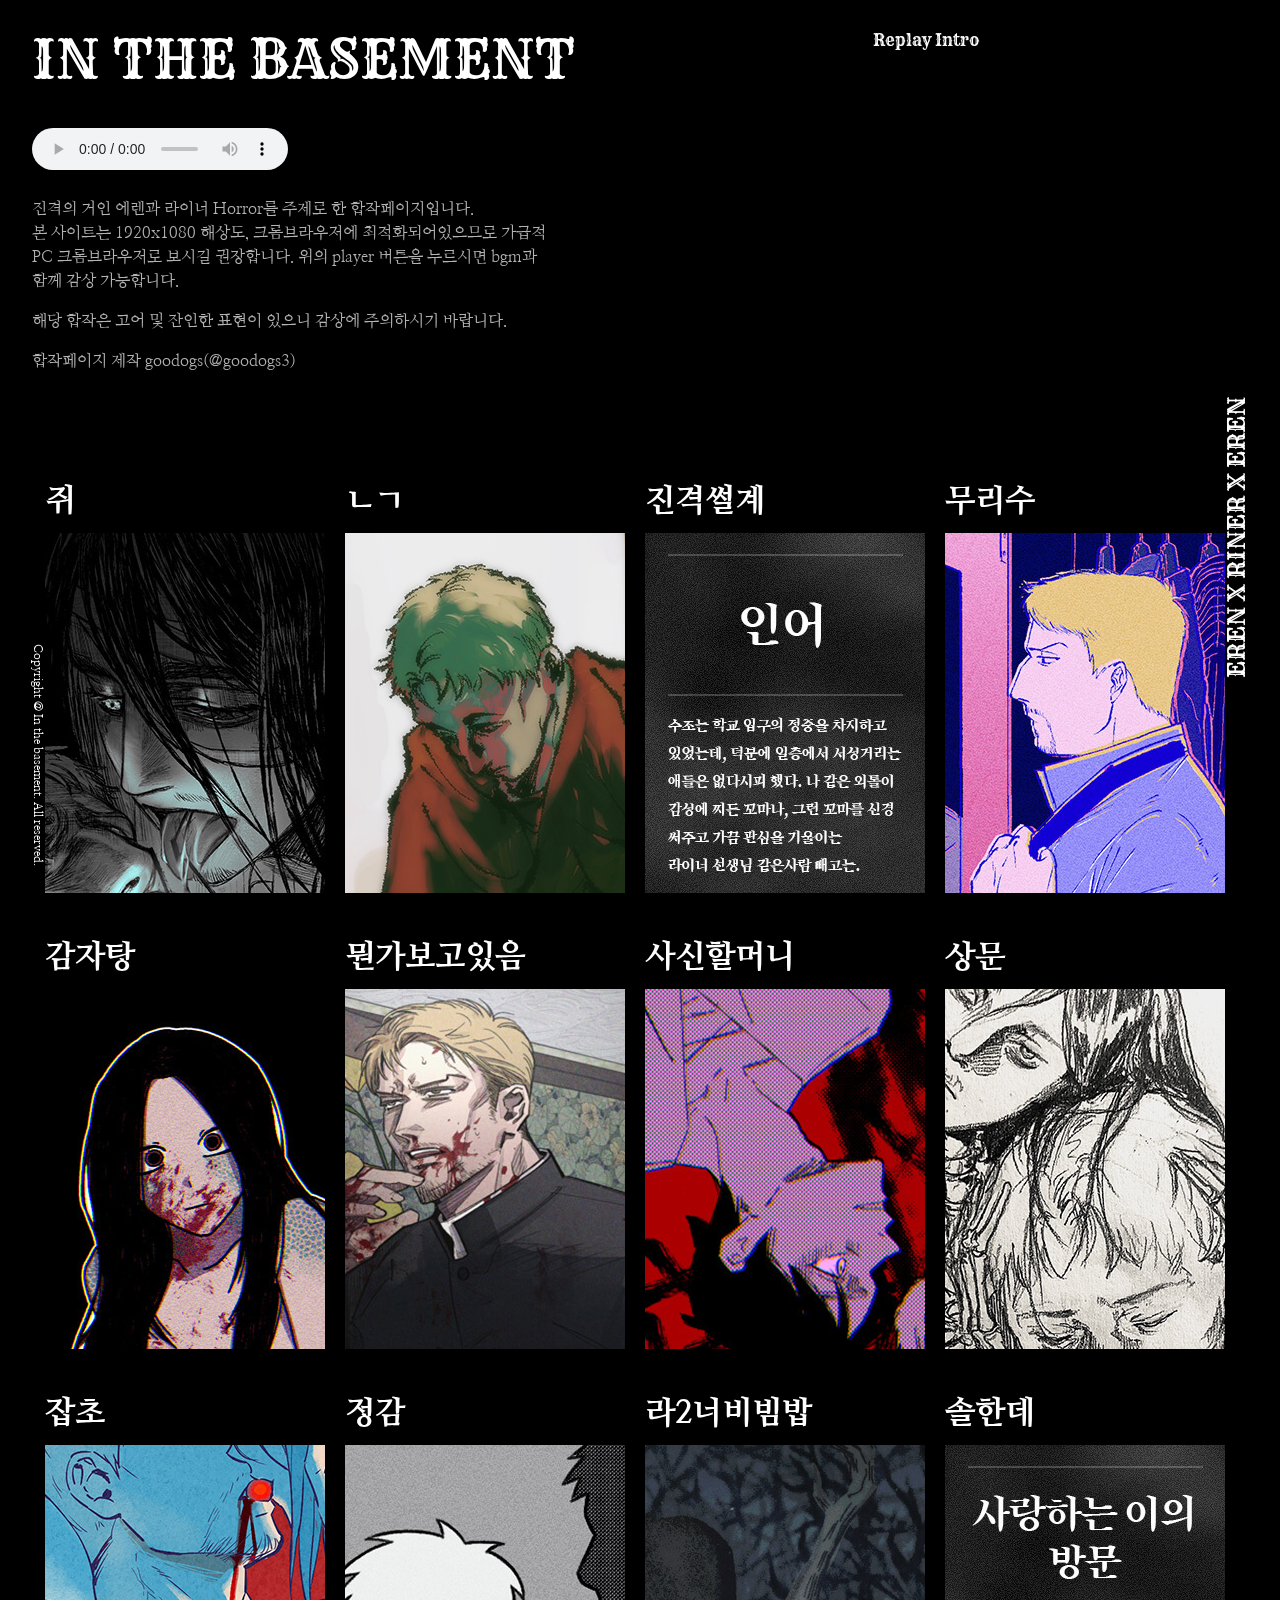
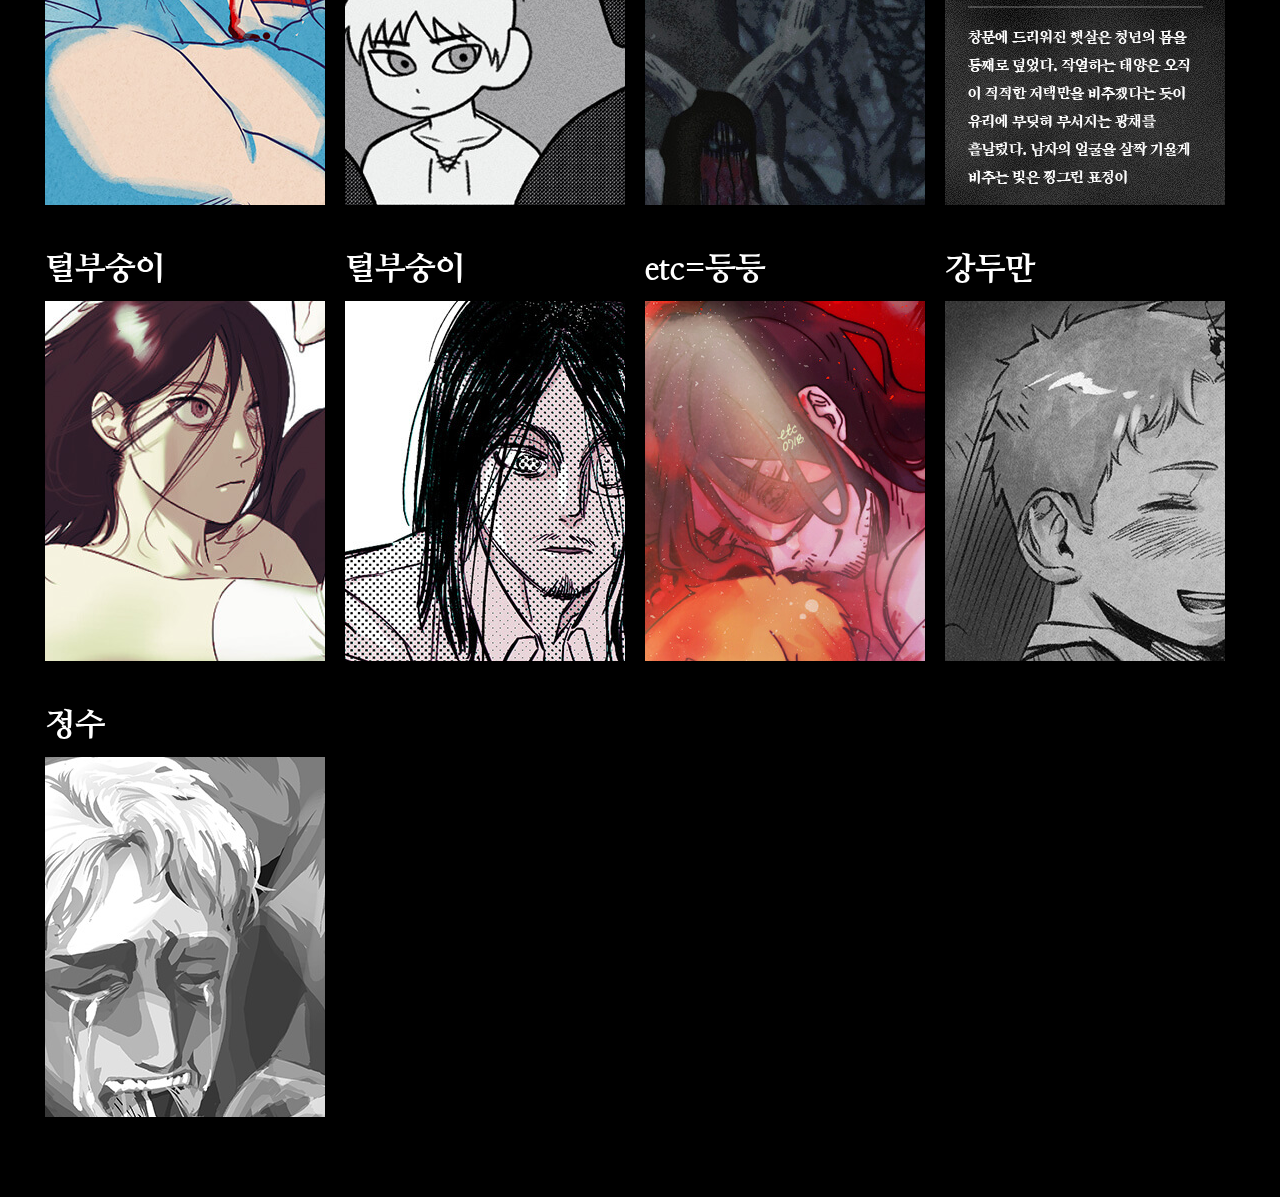
==== main.html @ 94f826ea "Update main.html" ====
<!DOCTYPE html>
<html lang="ko">
  <head>

    <meta charset="utf-8">
    <meta http-equiv="Cache-Control" content="no-cache" />
    <meta http-equiv="Expires" content="-1" />
    <meta http-equiv="Pragma" content="no-cache" />
    <meta name="viewport" content="width=device-width, initial-scale=1.0">

    <!-- SEO -->
    <title>IN THE BASEMENT / EREN X RINER X EREN 호러 합작</title>
    <link rel="canonical" href="https://in-the-basement.github.io/main.html">
    <meta name="description" content="진격의 거인 에렌 x 라이너 x 에렌 조합의 할로윈 기념 호러 합작입니다.">
    <meta property="og:locale" content="ko_KR">
    <meta property="og:type" content="website">
    <meta property="og:title" content="IN THE BASEMENT / EREN X RINER X EREN 호러 합작">
    <meta property="og:description" content="진격의 거인 에렌 x 라이너 x 에렌 조합의 할로윈 기념 호러 합작입니다.">
    <meta property="og:url" content="https://in-the-basement.github.io/main.html">
    <meta property="og:site_name" content="IN THE BASEMENT / EREN X RINER X EREN 호러 합작">

    <link href="main.css" rel="stylesheet" type="text/css" />
    <link href="reset.css" rel="stylesheet" type="text/css" />
    <link href="https://fonts.googleapis.com/css2?family=Rye&display=swap" rel="stylesheet">
    <link href="https://fonts.googleapis.com/css2?family=Nanum+Myeongjo:wght@400;700;800&display=swap" rel="stylesheet">
    <link href="https://fonts.googleapis.com/icon?family=Material+Icons" rel="stylesheet">
    <link rel="stylesheet" href="https://unpkg.com/aos@next/dist/aos.css" />
    
  </head>
  <body>

    <div class="video">
        <video loop autoplay muted>
            <source src="./video/bg.mp4" type="video/mp4">
        </video>
    </div>

    <header>
      <div class="nav" id="nav">
        <a class="title mx-auto" data-text="IN THE BASEMENT" href="#nav">IN THE BASEMENT</a>
        <a class="replay" href="index.html">Replay Intro <span class="material-icons" style="vertical-align: middle;">arrow_right</span></a>
      </div>
    </header>

    <div class="left_text">
      <p>Copyright @ In the basement. All reserved.</p>
    </div>

    <div class="right_text">
      <p>EREN X RINER X EREN</p>
    </div>

    <div data-aos="fade-up" data-aos-delay="50" class="description">
        <audio autoplay controls loop>
            <source src="./bgm/sci-Fi_2.mp3">
        </audio>
        <p style="margin-top: 24px;">진격의 거인 에렌과 라이너 Horror를 주제로 한 합작페이지입니다. <br>본 사이트는 1920x1080 해상도, 크롬브라우저에 최적화되어있으므로 가급적 PC 크롬브라우저로 보시길 권장합니다.
        위의 player 버튼을 누르시면 bgm과 함께 감상 가능합니다.</p>
        <p>해당 합작은 고어 및 잔인한 표현이 있으니 감상에 주의하시기 바랍니다.</p>
        <p>합작페이지 제작 goodogs(@goodogs3)</p>
    </div>
 
    <div data-aos="fade-up" data-aos-delay="400" class="list">
      <!--1모달을 여는 클래스-->
      <div class="btn">
        <h1>쥐</h1>
        <div class="thum">
          <img src="./img/thum_01_mice.jpg" alt="쥐">
          <div class="thum_hover">
            <div class="txt">
              <h2>@RATsays_squeak</h2>
              <hr>
              <p>Illust</p>
            </div>
          </div>
        </div>
      </div>

      <!--2모달을 여는 클래스-->
      <div class="btn">
        <h1>ㄴㄱ</h1>
        <div class="thum">
          <img src="./img/thum_02_nugu.jpg" alt="ㄴㄱ">
          <div class="thum_hover">
            <div class="txt">
              <h2>@__nugi</h2>
              <hr>
              <p>Illust</p>
            </div>
          </div>
        </div>
      </div>

      <!--3모달을 여는 클래스-->
      <div class="btn">
        <h1>진격썰계</h1>
        <div class="thum">
          <img src="./img/thum_03_ssul.jpg" alt="진격썰계">
          <div class="thum_hover">
            <div class="txt">
              <h2>@henryssul_titan</h2>
              <hr>
              <p>Illust</p>
            </div>
          </div>
        </div>
      </div>

      <div class="btn">
        <h1>무리수</h1>
        <div class="thum">
          <img src="./img/thum_04_muleesu.jpg" alt="무리수">
          <div class="thum_hover">
            <div class="txt">
              <h2>@muleesoo</h2>
              <hr>
              <p>Illust</p>
            </div>
          </div>
        </div>
      </div>

      <div class="btn">
        <h1>감자탕</h1>
        <div class="thum">
          <img src="./img/thum_05_gamja.jpg" alt="감자탕">
          <div class="thum_hover">
            <div class="txt">
              <h2>@eating_potato</h2>
              <hr>
              <p>Illust</p>
            </div>
          </div>
        </div>
      </div>

      <div class="btn">
        <h1>뭔가보고있음</h1>
        <div class="thum">
          <img src="./img/thum_06_mb.jpg" alt="뭔가보고있음">
          <div class="thum_hover">
            <div class="txt">
              <h2>@IRz122</h2>
              <hr>
              <p>Illust</p>
            </div>
          </div>
        </div>
      </div>

      <div class="btn">
        <h1>사신할머니</h1>
        <div class="thum">
          <img src="./img/thum_07_sasin.jpg" alt="사신할머니">
          <div class="thum_hover">
            <div class="txt">
              <h2>@Levizuzgasum</h2>
              <hr>
              <p>Illust</p>
            </div>
          </div>
        </div>
      </div>

      <div class="btn">
        <h1>상문</h1>
        <div class="thum">
          <img src="./img/thum_08_sangmoon.jpg" alt="상문">
          <div class="thum_hover">
            <div class="txt">
              <h2>@kill_the_planet</h2>
              <hr>
              <p>Illust</p>
            </div>
          </div>
        </div>
      </div>

      <div class="btn">
        <h1>잡초</h1>
        <div class="thum">
          <img src="./img/thum_09_weed.jpg" alt="잡초">
          <div class="thum_hover">
            <div class="txt">
              <h2>@weedt_t</h2>
              <hr>
              <p>Illust</p>
            </div>
          </div>
        </div>
      </div>

      <div class="btn">
        <h1>정감</h1>
        <div class="thum">
          <img src="./img/thum_10_jungam.jpg" alt="정감">
          <div class="thum_hover">
            <div class="txt">
              <h2>@junggam24</h2>
              <hr>
              <p>Illust</p>
            </div>
          </div>
        </div>
      </div>

      <div class="btn">
        <h1>라2너비빔밥</h1>
        <div class="thum">
          <img src="./img/thum_11_ra2ner.jpg" alt="라2너비빔밥">
          <div class="thum_hover">
            <div class="txt">
              <h2>@asshurt_9</h2>
              <hr>
              <p>Illust</p>
            </div>
          </div>
        </div>
      </div>

      <div class="btn">
        <h1>솔한데</h1>
        <div class="thum">
          <img src="./img/thum_12_sol.jpg" alt="솔한데">
          <div class="thum_hover">
            <div class="txt">
              <h2>@4dbmug2hmo9vsxe</h2>
              <hr>
              <p>Text</p>
            </div>
          </div>
        </div>
      </div>

      <div class="btn">
        <h1>털부숭이</h1>
        <div class="thum">
          <img src="./img/thum_13_hair.jpg" alt="털부숭이">
          <div class="thum_hover">
            <div class="txt">
              <h2>@busungmenhera</h2>
              <hr>
              <p>Illust</p>
            </div>
          </div>
        </div>
      </div>

      <div class="btn">
        <h1>털부숭이</h1>
        <div class="thum">
          <img src="./img/thum_14_hair.jpg" alt="털부숭이">
          <div class="thum_hover">
            <div class="txt">
              <h2>@busungmenhera</h2>
              <hr>
              <p>Illust</p>
            </div>
          </div>
        </div>
      </div>

      <div class="btn">
        <h1>etc=등등</h1>
        <div class="thum">
          <img src="./img/thum_15_ect.jpg" alt="etc">
          <div class="thum_hover">
            <div class="txt">
              <h2>@etc_0718</h2>
              <hr>
              <p>Illust</p>
            </div>
          </div>
        </div>
      </div>

      <div class="btn">
        <h1>강두만</h1>
        <div class="thum">
          <img src="./img/thum_16_dooman.jpg" alt="강두만">
          <div class="thum_hover">
            <div class="txt">
              <h2>@mxndooK</h2>
              <hr>
              <p>Illust</p>
            </div>
          </div>
        </div>
      </div>

      <div class="btn">
        <h1>정수</h1>
        <div class="thum">
          <img src="./img/thum_17_jungsu.jpg" alt="정수">
          <div class="thum_hover">
            <div class="txt">
              <h2>@EL_Kyojin001</h2>
              <hr>
              <p>Illust</p>
            </div>
          </div>
        </div>
      </div>

    </div>

      <!--모달1-->
      <div class="modal">
        <!--모달1내용-->
        <div class="modal-content">
          <span class="close"><span class="material-icons" style="vertical-align: middle;">arrow_left</span>back to list</span>
          <div class="info">
              <h1>쥐</h1>
              <p>@RATsays_squeak</p>
          </div>
          <div class="illust">
            <img src="./img/mm.png">
          </div>
        </div>
      </div>

      <!--모달2-->
      <div class="modal">
        <!--모달2내용-->
        <div class="modal-content">
          <span class="close"><span class="material-icons" style="vertical-align: middle;">arrow_left</span>back to list</span>
          <div class="info">
              <h1>ㄴㄱ</h1>
              <p>@__nugi</p>
          </div>
          <div class="illust">
            <img src="./img/nugu.jpg">
          </div>
        </div>
      </div>

      <!--모달3-->
      <div class="modal">
        <div class="modal-content">
          <span class="close"><span class="material-icons" style="vertical-align: middle;">arrow_left</span>back to list</span>
          <div class="info">
            <h1>진격썰계</h1>
            <p>@henryssul_titan</p>
          </div>
          <div class="text">
            <hr>
            <h1>인어</h1>
            <p>수조는 학교 입구의 정중앙을 차지하고 있었는데, 덕분에 일층에서 서성거리는 애들은 없다시피 했다. 나 같은 외톨이 감성에 찌든 꼬마나, 그런 꼬마를 신경 써주고 수조에도 가끔 관심을 기울이는 라이너 선생님 같은 사람 빼고는.</p>     
            <p>수조. 그건 거대한 흉물이었다. 우드는 그게 일층에 있는 이유는 딱 하나일거라고 했다. "예전에 사막에 있는 어떤 도시에 있는 화려한 건물에서, 오층인가에 위치하고 있던 중동식 목욕탕이 터져서, 거기 있던 사람들은 다 물에 빠져 죽었대. 사막의 한가운데에서 익사해서 죽은거지." 즉, 물의 무게 때문에 지탱하려는 의도라는 것이다. 조피아는 거기에 한술 더 떠서 얘기를 해줬다. "청소만 제대로 하면 꽤 멋질걸. 희귀한 물고기가 들어있는 모양이던데." 가비가 대답했다. "라이너가 학생일 때는 볼만했대."</p>
            <p>"그건 너무 옛날 아니냐?"</p>
            <p>가비가 키득거렸다.</p>
            <p>"4년 밖에 안 지났어."</p>
            <p>이끼가 가득 낀 것이 밖에서는 아무리 닦아도 깨끗해질 것 같지가 않았다. 유리창을 문질러 보았지만 먼지만이 쓸릴 뿐, 물 속의 거무스름한 때와 이끼들, 정체를 알 수 없는 부유물들은 사라지지를 않았다. 아마 물을 한번 싹 빼서 제대로 갈아줘야 하겠지. 조피아의 말대로 안에 희귀한 물고기가 살아있기는 할까? 싶어 눈을 찡그리고 안을 들여다보면, 조그마한 물고기떼들이 헤엄쳐 가는 것이 보이긴 했다. 이런 더러운 곳에서 잘도 살아남는다 싶었지만 그닥 귀하게 보이지는 않았다.</p>
            <p>학명과 물고기의 그림, 또 설명이 수조의 한 구석에 붙어 있기는 했지만 거기에 설명된 물고기들이 지금 수조 속을 떠돌고 있는 것들인지는 알 수 없었다. 소문으로는 아주 희귀한, 지금으로는 구할 수도 없는 것도 하나 들어 있다고는 했다. 이년 전에 급사한 이사장의 취미로 만들었다고 했나 뭐랬나. 희귀한 동물이라면 사족을 못 썼다던 그는 이사장실에 온갖 동물들의 박제와 학교 입구의 흉물스러운 수조를 남긴채, 어느날 밤 길거리를 걸어가다가 갑자기 푹 쓰러져 죽은채 발견되었다고 했다. 그의 입 안에는 수입 금지된 열대어가 박혀 있었다나.</p>
            <p>나는 그런 괴담을 믿지는 않았다. 하지만 그 수조에는 꽤 관심이 있었다. 가비에게는 비밀이었지만, 가비의 자랑인 라이너 선생님, 그러니까 라이너 선생님은 가비의 사촌오빠인데, 아무튼, 라이너 선생님이 수조의 유리에 대고 손가락으로 톡톡 두들기는 모습을 본 후로 말이다. 그리고 수조 안의 수초들이 일제히, 마치 안에서 거대한 고래라도 헤엄쳐 나오는 것처럼 술렁거리는 모습을 본 후로. 그 모습은 꼭 신호를 보내는 것 같았다. 그리고 우리는 딱 그날 모스 부호에 대해 배웠다. 톡, 톡, 톡, 톡. A, B, C, D, E, F, G… 다음날도 나는 우연히 수조 앞에 있는 라이너 선생님을 보았다. 톡. E. 톡. R. 톡. E. 톡. N. 에렌.</p>
            <p>에렌?</p>
            <p>라이너 선생님은 꼭 누군가를 부르고 있는 것 같았다.</p>
            <p>물론 그건 다 추측이었다. 그후로 한동안 비위가 상해가는 걸 무릅써가며, 점심시간마다 수조 앞에서 억지로 도시락을 먹거나, 쉬는 시간에도 수조를 들여다보는 등의 일을 해봤지만, 뭐 특별한 거라곤 하나도 없었다. “너 또 이상한 거에 꽂혔구나.” 하는 가비의 말과, 가비에게 뭔가 주워들은 게 분명한 라이너 선생님의 전담 코칭이 시작되었을 뿐이다.</p>
            <p>“요새 뭐 고민이라도 있니, 팔코?”</p>
            <p>그렇게 묻는 라이너 선생님의 앞에서 수조 앞에서 뭘하고 계셨나요, 하기에는, 그러니까… 나도 부끄러움을 알았다. 내 어이없는 상상은 라이너 선생님을 통해 가비에게 흘러갈테고, 가비는 입을 다물 줄을 모르니까 조피아와 우드에게도 바로 퍼져버리겠지. 그러면 우드는 ‘알아, 팔코. 그럴 때구나.’ 같은 소리를 할거고, 조피아는 모르는 척 피식거릴거고, 가비는 대놓고 날 비웃을 거다.</p>
            <p>“그냥, 저기 수조가 요새 궁금해서요. 뭐 아는 거라도 있으세요?”</p>
            <p>그래서 나는 빙 둘러서 묻는 걸 선택했다. 이 정도는 괜찮겠지. 라이너 선생님은 한동안 수조를 바라보다가, 뜬구름 잡는 소리를 했다.</p>
            <p>“물고기에도 영혼이 있다고 생각하니?”</p>
            <p>“네?”</p>
            <p>“아니, 흔히들 하는 얘기이니 말이다. 보통 사람들은 인간에게 영혼이 있다고 믿지. 어떤 동물 애호가들은, 동물에게도 영혼이 있다고 생각하더구나. 개, 고양이, 그런 것들 말이다. 그렇다면 팔코, 물고기에게도 영혼이 있을까? 물 속을 그냥 헤엄치고 다니는 비늘투성이 것들이, 생각은 할 줄 알까?”</p>
            <p>뭐라고 대답해야 할지 전혀 모르겠어서 가만히 있자, 라이너 선생님은 헛기침을 하고 자신이 아는 수조에 대한 이야기를 해주셨다. 별 거 없는 이야기였다. 라이너 선생님이 아직 학생이던 시절, 이사장의 강요로 수조를 설치하는 큰 공사가 있었고, 한동안은 꽤 아름답고 신비롭게 보였지만, 어느 날인가 학생의 자살이 일어났는데, 한쪽 손목이 없어져서 소란이 일었는데 수조 안에서 반짝이는 비늘의 희귀한 물고기들이 살을 다 뜯어먹어서 뼈밖에 남지 않은 손목이 발견되었고, 그후로 방치되다시피 했다는 거였다.</p>
            <p>“지금 저 놀리시는 거 아니죠?”</p>
            <p>“아니란다.”</p>
            <p>“터무니없는 얘기 같은데요.”</p>
            <p>“그러니까 잘 안 하는 얘기지. 학교 신문에도 실렸던 얘기니까, 궁금하면 찾아보렴.”</p>
            <p>참 이상하고, 어째 속는 것 같은 기분이었지만, 일단은 납득하는 수밖에 없었다. “그럼 저 수조는 왜 안 치우는 건가요?” “설치 공사는 쉬울지 몰라도 이걸 빼내는 건 어려울 거거든. 아직 저 안에 이 학교 건물보다 비싼 물고기가 살아있기도 하고…” 고개를 끄덕이고, 점심시간이 끝나는 종소리에 허겁지겁 뛰어가는 중에 뒤를 돌아보았을 때, 라이너 선생님은 또다시 수조를 보고 있었다. 라이너 선생님이 하얀 손을 들어 유리창을 네번 두들겼다. 뭐라고 하는지 알 것 같았다. 에 – 렌. 또 수초가 술렁거리고, 언뜻 수초들 사이로 검은색의 가느다란 머리카락들이 비친 것도 같았다.</p>
            <p>이상한 일이었다.</p>
          </div>
        </div>
      </div>

      <!--모달4-->
      <div class="modal">
        <!--모달4내용-->
        <div class="modal-content">
          <span class="close"><span class="material-icons" style="vertical-align: middle;">arrow_left</span>back to list</span>
          <div class="info">
              <h1>무리수</h1>
              <p>@muleesoo</p>
          </div>
          <div  class="illust">
            <img src="./img/muleesu.jpg">
          </div>
        </div>
      </div>

      <!--모달5-->
      <div class="modal">
        <!--모달5내용-->
        <div class="modal-content">
          <span class="close"><span class="material-icons" style="vertical-align: middle;">arrow_left</span>back to list</span>
          <div class="info">
              <h1>감자탕</h1>
              <p>@eating_potato</p>
          </div>
          <div  class="illust">
            <img src="./img/gamja.png">
          </div>
        </div>
      </div>

      <!--모달6-->
      <div class="modal">
        <!--모달6내용-->
        <div class="modal-content">
          <span class="close"><span class="material-icons" style="vertical-align: middle;">arrow_left</span>back to list</span>
          <div class="info">
              <h1>뭔가보고있음</h1>
              <p>@IRz122</p>
          </div>
          <div  class="illust">
            <img class="wide" src="./img/mb.jpg">
          </div>
        </div>
      </div>

      <!--모달7-->
      <div class="modal">
        <!--모달7내용-->
        <div class="modal-content">
          <span class="close"><span class="material-icons" style="vertical-align: middle;">arrow_left</span>back to list</span>
          <div class="info">
              <h1>사신할머니</h1>
              <p>@Levizuzgasum</p>
          </div>
          <div  class="illust">
            <img src="./img/sasin.jpg">
          </div>
        </div>
      </div>

      <!--모달8-->
      <div class="modal">
        <!--모달8내용-->
        <div class="modal-content">
          <span class="close"><span class="material-icons" style="vertical-align: middle;">arrow_left</span>back to list</span>
          <div class="info">
              <h1>상문</h1>
              <p>@kill_the_planet</p>
          </div>
          <div  class="illust">
            <img src="./img/sangmoon.jpg">
          </div>
        </div>
      </div>

      <!--모달9-->
      <div class="modal">
        <!--모달9내용-->
        <div class="modal-content">
          <span class="close"><span class="material-icons" style="vertical-align: middle;">arrow_left</span>back to list</span>
          <div class="info">
              <h1>잡초</h1>
              <p>@weedt_t</p>
          </div>
          <div  class="illust">
            <img src="./img/weed.jpg">
          </div>
        </div>
      </div>

      <!--모달10-->
      <div class="modal">
        <!--모달10내용-->
        <div class="modal-content">
          <span class="close"><span class="material-icons" style="vertical-align: middle;">arrow_left</span>back to list</span>
          <div class="info">
              <h1>정감</h1>
              <p>@junggam24</p>
          </div>
          <!-- Slideshow container -->
          <div class="slideshow-container">
          
            <!-- Full-width images with number and caption text -->
            <div class="mySlides1 fade">
              <p class="caption">1/2</p>
              <img src="./img/jung1.png" style="width:100%">
            </div>
          
            <div class="mySlides1 fade">
                <p class="caption">2/2</p>
              <img src="./img/jung2.png" style="width:100%">
            </div>
          
            <!-- Next and previous buttons -->
            <a class="prev" onclick="plusSlides(-1, 0)">&#10094;</a>
            <a class="next" onclick="plusSlides(1, 0)">&#10095;</a>
            
          </div>
        </div>
      </div>

      <!--모달11-->
      <div class="modal">
        <!--모달11내용-->
        <div class="modal-content">
          <span class="close"><span class="material-icons" style="vertical-align: middle;">arrow_left</span>back to list</span>
          <div class="info">
              <h1>라2비빔밥</h1>
              <p>@asshurt_9</p>
          </div>
          <div  class="illust">
            <img class="wide" src="./img/rinerbibim.jpg">
          </div>
        </div>
      </div>


      <!--모달12-->
      <div class="modal">
        <div class="modal-content">
          <span class="close"><span class="material-icons" style="vertical-align: middle;">arrow_left</span>back to list</span>
          <div class="info">
            <h1>솔한데</h1>
            <p>@4dbmug2hmo9vsxe</p>
          </div>
          <div class="text">
            <hr>
            <h1>사랑하는 이의 방문</h1>
            <p>창문에 드리워진 햇살은 청년의 몸을 통째로 덮었다. 작열하는 태양은 오직 이 적적한 저택만을 비추겠다는 듯이 유리에 부딪혀 부서지는 광채를 흩날렸다. 남자의 얼굴을 살짝 기울게 비추는 빛은 찡그린 표정이 파낸 안면의 굴곡에 회화와 같이 짙고 깊은 그림자를 빚어내었다. 청년은 갈곳 없는 고통으로 신음하고 있었고, 방 안의 공기는 보기에 떠다니는 먼지 하나 없이 청명하였으나 내용물은 끈적한 숨결로 뭉쳐있었다. 영원할 것만 같던 그 풍경에도 끝이 다다랐다. 라이너 브라운은 태양과의 접촉을 마쳤다.</p>
            <p>라이너와 팔코, 두 남자가 살아가는 이 저택은 한 가지 외에는 장점이 딱히 없었다. 집안 청소도 일주일 중 하루를 족히 쏟아부어야 한단 것은 수많은 단점들 중 하나일 따름이었다. 다만 지금 라이너가 절실히 체감하고 있는 것은 소리가 너무 잘들린다는 것이다. 라이너는 부유한 상인 집안이나 살 법한 이 넓은 공간에 오직 두 사람 분의 가재만이 있기 때문일지도 모른다고 생각했다. 또  저택 주위에 빽빽하고 조용한 밀밭만이 지평선을 채우고 있다는 점도 분명 기여할 것이다. 어떻게 보면 장점일지 모르지만, 지금처럼 집안이 떠나가라 전화기 소리가 울리고 있다면 말이 달라졌다. 전화벨이 사그라들자 라이너는 급히 방문을 열던 것을 멈추었다. 그리고 통 통 통 통 소리가 천장을 가로질러 지나갔다.</p>
            <p>“팔코, 무슨 전화길래 집에서 뛰어다니는거냐!”</p>
            <p>라이너는 쿡쿡 찌르는 듯한 관자놀이를 두툼한 엄지손가락으로 짓누르며 소리쳤다. 가운을 두른 거구가 잘게 떨렸다. 아무래도 몸 상태가 좋지 않았다. 아무리 휴일이라손 쳐도 해가 중천이 될 때까지 일어나지 못한 것은 책임감 있는 그에게 드문 일이었다. 일어나서 방문을 나서는 지금까지도 시야가 흐릿해서 눈살을 찌푸리고 있다. 날씨가 추웠는가, 꿈자리가 사나웠나…… 그의 상념은 반향처럼 돌아온 팔코의 대답에 자리를 비켜주었다.</p>
            <p>“오늘은 가비가 온다고 했잖아요, 시간이 얼마 남지 않았어요. 설마 하룻밤새 까먹은거에요?”</p>
            <p>아, 맞다. 고통으로 흐려진 뇌리를 헤치고 어제의 일이 기억났다. 갑작스레 연락이 와서는 우리 집에 찾아오겠다고 했었지. 지금도 손님맞이 준비로 바쁘게 뛰어다니고 있는 저 꼬맹이는 어제도 그저 좋아라 했지만 그는 입장이 달랐다. 아직 어린 학생인 가비가 이 먼 곳까지 오려면 분명 보호자를 동행할테니까. 한때 그의 보호자이기도 했던 이, 카리나. 팔코를 데리고 분가한지 몇 년이나 되었지만 그녀의 압박감은 고대의 동상처럼 도통 바래지지 않았다. 사실 아들에게 그 연약한 자아를 기대는 카리나가 어떻게 라이너의 독립을 허용했는지 라이너는 기억도 나지 않았다, 기억해내고 싶지도 않지만. 하여튼 전화가 왔다는 것은 도착이 얼마 남지 않았다는 뜻일테다. 라이너는 어디론가 도망치고 싶은 기분이 들었지만 이런 교외에선 허황된 꿈이었다.</p>
            <p>“팔코, 지금 좀 피곤하구나. 미안하지만 대접 준비를 맡겨도 되겠니? 나는 잠시 쉬고 있을테니 일행이 집에 도착하면 그때 깨워주렴. 고맙다.”</p>
            <p>“괜찮아요! 아까부터 차려서 거의 끝났거든요. 밤에도 앓는 소리 들려서 걱정했어요…… 푹 쉬어요!”</p>
            <p>다행이다. 다행일까. 라이너는 휘청이며 계단을 내려갔다. 아직도 눈은 잘 보이지 않았지만 그의 침실은 멀리 있지 않았다. 그는 부채를 잠시 뒤로 넘겨둔 기분을 느끼며 눈을 감았다. </p>
            <p>체감으론 순간이었다. 멀리서 담소를 나누는 소리가 들렸다. 장롱에 한번, 침상 모서리에 한번 부딪히고 나서야 침실을 나설 수 있었다. 어쩐지 응접실로 가는 복도도 너무 길다고 생각했다. 응접실, 그가 이 저택에 들어오고 한달이 지난 이후로는 거의 써본 적이 없었다. 그는 언제나 과거에서 도망치고 싶어했다. 의무에서 풀려난 이후로는 동료와 인척들도 잘 만나지 않은 것도 그런 이유였다. 그런데 팔코를 이 집에 데려오겠다고 한건 무슨 이유였을까. 저도 모르는 적적함이 있었던걸까. 팔코는 응접실의 먼지를 떨고 다과를 준비했을 것이다. 이 집에서 손님이 아닌 주인 노릇을 해본건 처음이었을 텐데, 조금 걱정이 든다. 라이너는 이대로 복도를 계속, 계속 걷고 싶었다. 소리가 들리지 않도록 조심하며 숨을 서너번 크게 들이쉬고 방문을 열었다.</p>
            <p>방에 들어서자 재잘재잘 떠들던 소리가 그쳤다. 금빛 머리와 흑발의 시선이 그에게 향했다. 왜 두 사람만 앉아있지? 의문이 들었지만 자리에 앉으며 먼저 인사를 건넸다.</p>
            <p>“아아……. 몇 년 만인지 모르겠네. 만나서 반갑구나. 그런데 카리나 씨는 같이 오지 않았니?”</p>
            <p>“이 근방 풍광이 참 멋지더라구요. 시월인데도 황금빛으로 빛나는 밀밭이 참 예쁘다면서 잠시 둘러보고 오신다셨어요.”</p>
            <p>응접실의 창은 서편을 바라보고 있었다. 바람이 차가워질 계절이기에 그리 늦지 않은 시간임에도 방에 들어오는 햇빛은 진한 붉은빛을 머금었다. 라이너는 옆얼굴로 빛을 받는 그녀를 보며 얼굴이 스스로 타오르고 있다고 느꼈다. 그는 시선을 돌리고 과거의 기억을 떠올렸다. 전사대에 들어가기도 전인 어린 아이였을 때, 카리나는 어떤 주사를 맞히기 위해 레벨리오 구에서 가장 큰 병원으로 향했다. 그녀도 헛된 꿈을 버리지 못했던 시절이었는지 그녀는 그를 병원에 두고 남편을 만나러 떠났다. 어린이들에게 주사는 낙원 다음으로 무서운 것이었고 그도 예외가 아니었다. 그가 혼자서 주사실 문을 열기까지는 아주 길고 어려운 결정이 필요했다. 부모의 손을 잡은 아이 여럿이 그를 스쳐지나간 후에야 마음을 굳게 먹고 방문을 열었다. 하지만 주사기 액을 넣고 촉을 불에 달구는 잡다한 과정을 거쳐야 했고, 그만큼 길어진 시간은 기껏 다져놓은 의지를 더 큰 두려움으로 바꿔놓았다.</p>
            <p>팔코 이외의 사람과 긴 대화를 나눈 것 또한 오래 전이라 부를 시간이었다. 전사로 살아가던 시절, 병사로 살아가던 시절의 의무와 장점 따위를 전부 잃어버렸기에 불안감을 숨기는 정도의 간단한 일도 해내지 못했다. 파라디에서는 어떻게 지냈는지, 요즘 생활은 어떤지 일반적이라고 부를 만한 활동이었지만 일렁이는 시야와 심란함 탓에 그의 미간에는 소리없는 축객령처럼 골이 깊게 파여 있었고 원탁에 둘러앉은 팔코만이 좌불안석이었다. </p>
            <p>가비는 파라디에 간 적도 마레인 남자친구를 사귄 적도 없다는 걸 언제쯤 귀뜸해주어야 하나, 요 어제오늘 아파하시더니 머리에 열이 오르셨나 고민하며 팔코는 눈을 데굴데굴 굴리고만 있었다. 그 때 아랫층에서부터 끼익 하는 소리가 방으로 울려퍼졌다.</p>
            <p>“카리나 씨가 오셨나봐요! 제가 내려가서 모시고 올게요.”</p>
            <p>팔코는 반색하며 말했다. 이 자리에서 뜨기 만을 기다렸다는 눈치다. 하지만 먼저 그녀가 일어났다,</p>
            <p>“제가 모시고 올게요. 이렇게 대접 받고 자리 보전하는 것도 손님의 예의가 아니죠. 그리고 라이너 씨도……” </p>
            <p>그녀는 그렇게 말하며 살포시 웃어보였다. 잘 보이지는 않았지만 라이너도 마주 웃었다. 뒷말은 삼켰지만 카리나와 라이너의 관계라는 건 그녀가 모를 수가 없었다. 타박 타박 발걸음 소리를 남기며 응접실을 나섰다.</p>
            <p>“라이너, 오늘 진짜 왜 그래요?”</p>
            <p>의자 뒤로 등을 넘긴 팔코의 첫 말이다. 숨막히던 분위기가 떠나가자 입이 트였다. 오늘따라 어디 아프냐는 둥 제발 딴 사람하고 헷갈리지 말라는둥 쉼 없이 쏟아지는 잔소리를 덜 자란 소년의 입으로 듣자니 정신이 붕 뜨는 것 같았다. 같이 산지 몇 년은 되었지만 그는 잔소리를 대개 하는 입장이었지 듣는 입장이 아니었다. 라이너는 대강 미안하다는 말을 남기고 한숨을 푸욱 내쉬었다. 방 안에 잠시 정적이 맴돌았고 방문이 열렸다.</p>
            <p>라이너는 화들짝 놀라 자세를 고쳐 앉았다. 하지만 열린 문으로 들어온 인영은 하나였다.</p>
            <p> </p>
            <p>“카리나는 어디에 계시니?”</p>
            <p>“…………”</p>
            <p>“아직 올라오고 계시니?”</p>
            <p>“…………”</p>
            <p>“아참, 아까는 미안했다. 너무 오랜만이라 말실수를 다 하는구나. 거기서 사샤가 생각날건 또 뭐람…”</p>
            <p>“…………”</p>
            <p>“어머니는 어디 계시니?”</p>
            <p>그녀는 뭉근하게 웃는다. 라이너는 다시 눈을 찡그리고, 풀고 눈을 뜨고, 감아 더 잘 보려는 듯이.</p>
            <p>“당신은 언제나 틀리지 않아요. 당신은 모르겠지만.”</p>
            <p>“가비야, 나는 카리나 씨가 지금 어디 계신지 물었다.”</p>
            <p>“당신은 세상 사람들이 흐리게 보는 것을 똑똑히 보는 자요, 내가 그렇게 했으니까.”</p>
            <p>“………………”</p>
            <p>라이너는 숨을 쉬지 않는다.</p>
            <p>“왜 당신 앞에 서 있는 어머니를 알지 못합니까? 나는 당신의 어머니요. 모든 에르디아인의 어머니요. 모든 에르디아인의 자식이요. 처음은 아니되 마지막에 온 에르디아인입니다.”</p>
            <p>라이너는 생각한다. 세상의 종말, 레벨리오, 사랑과 가정, 시조가 거하는 모래밭, 배신과 죽음, 사랑, 사랑, 사랑, 사랑이 충만한 곳이 천국이요, 천국은 황금 대문이 60규빗이라, 팔코, 가비, 사샤, 마르셀, 카리나, 죽음, 저택과 밀밭, 전화기, 동거, 집안의 일을 맡아 하는 자, 배신, 시조, 안개와 고통, 영생과 불멸, 카리나와 에르디아인, 영혼, 저주, 해, 달, 주, 높은 곳에 임하소서, 전사대의 의무, 유미르, 나는 왜 살아있지?</p>
            <p>에렌이 여기 있을리가 없다. 하이얀 뼈가 드러난 심해의 생물은 가장 높은 산의 가장 높은 봉우리에 올라 태양의 자리로 떠나갔다.</p>
            <p>“몇 년 만이지, 라이너? 네가 나와 함께 살지 않겠다고 떠나간 게. 잘 살고 있던 것 같아 참 기뻐.”</p>
            <p>라이너는 생각한다. 시조는 모든 에르디아인을 비추는 해다. 모든 생물은 태양의 은혜 아래 빚어졌으니 곧 태양과 다름 없다. 태양은 에르디아인이고 에르디아인을 축복하는 에르디아인이다.</p>
            <p>“밀밭이 아름답다고 한건 빈 말이 아니야, 너와 나의 사랑이 있는 곳이기에 그런게 아닐까?”</p>
            <p>라이너는 눈을 감는다. 그는 저택에서 살았다. 언제부터? 왜? </p>
            <p>그는 이 밀밭이 벽과 같다고 느낀다.</p>
          </div>
        </div>
      </div>

      <!--모달13-->
      <div class="modal">
        <!--모달13내용-->
        <div class="modal-content">
          <span class="close"><span class="material-icons" style="vertical-align: middle;">arrow_left</span>back to list</span>
          <div class="info">
              <h1>털부숭이</h1>
              <p>@busungmenhera</p>
          </div>
          <div  class="illust">
            <img src="./img/hair.png">
          </div>
        </div>
      </div>

      <!--모달14-->
      <div class="modal">
        <!--모달14내용-->
        <div class="modal-content">
          <span class="close"><span class="material-icons" style="vertical-align: middle;">arrow_left</span>back to list</span>
          <div class="info">
              <h1>털부숭이</h1>
              <p>@busungmenhera</p>
          </div>
          <!-- Slideshow container -->
          <div class="slideshow-container">
          
            <!-- Full-width images with number and caption text -->
            <div class="mySlides2 fade">
              <p class="caption">1/2</p>
              <img src="./img/hair1.png" style="width:100%">
            </div>
          
            <div class="mySlides2 fade">
              <p class="caption">2/2</p>
              <img src="./img/hair2.png" style="width:100%">
            </div>

            <!-- Next and previous buttons -->
            <a class="prev" onclick="plusSlides(-1, 1)">&#10094;</a>
            <a class="next" onclick="plusSlides(1, 1)">&#10095;</a>
          
          </div>
        </div>
      </div>

      <!--모달15-->
      <div class="modal">
        <!--모달15내용-->
        <div class="modal-content">
          <span class="close"><span class="material-icons" style="vertical-align: middle;">arrow_left</span>back to list</span>
          <div class="info">
              <h1>etc=등등</h1>
              <p>@etc_0718</p>
          </div>
          <div  class="illust">
            <img src="./img/etc.jpg">
          </div>
        </div>
      </div>

      <!--모달16-->
      <div class="modal">
        <!--모달16내용-->
        <div class="modal-content">
          <span class="close"><span class="material-icons" style="vertical-align: middle;">arrow_left</span>back to list</span>
          <div class="info">
              <h1>강두만</h1>
              <p>@mxndooK</p>
          </div>
          <div class="illust">
            <img class="wide" src="./img/dooman.jpg">
          </div>
        </div>
      </div>

      <!--모달17-->
      <div class="modal">
        <!--모달17내용-->
        <div class="modal-content">
          <span class="close"><span class="material-icons" style="vertical-align: middle;">arrow_left</span>back to list</span>
          <div class="info">
              <h1>정수</h1>
              <p>@EL_Kyojin001</p>
          </div>
          <div  class="illust">
            <img src="./img/jungsu.png">
          </div>
        </div>
      </div>

      

    <script src="./modal.js"></script>
    <script src="./slide.js"></script>
    <script src="https://unpkg.com/aos@next/dist/aos.js"></script>
    <script>
      AOS.init({
        delay: 50, // values from 0 to 3000, with step 50ms
        duration: 1000, // values from 0 to 3000, with step 50ms
      });
    </script>
    

  </body>
</html>
---- main.css ----
/*main*/

body {
    background: #000;
}


a {
    cursor: pointer;
    color: white;
}

video {
  object-fit: cover;
  width: 100vw;
  height: 100vh;
  position: fixed;
  top: 0;
  left: 0;
}

audio {
    max-width: 256px;
    height: 42px;
}

.nav {
    position: relative;
    height: 100%;
    padding: 2rem;
    align-items: center;
    justify-content: center;
    font-family: 'Rye', cursive;
    color: white;
    z-index: 1;
  }

.title {
    float: left;
    position: fixed;
    font-size: 54px;
    width: 800px;
}

.mx-auto {
    margin: auto;
}

.title:before {
    content: attr(data-text);
    position: absolute;
    left: 2px;
    text-shadow: 1px 0 #4e73df;
    top: 0;
    color: #5a5c69;
    background: #f8f9fc;
    overflow: hidden;
    clip: rect(0,900px,0,0);
    animation: noise-anim-2 3s infinite linear alternate-reverse;
}
.title:after {
    content: attr(data-text);
    position: absolute;
    left: 4px;
    text-shadow: -1px 0 #e74a3b;
    top: 0;
    color: #fff;
    background: #000;
    overflow: hidden;
    clip: rect(0,900px,0,0);
    animation: noise-anim 2s infinite linear alternate-reverse;
}
.text-gray-800 {
    color: #fff!important;
}
.mb-5, .my-5 {
    margin-bottom: 3rem!important;
}
.lead {
    font-size: 1.25rem;
    font-weight: 300;
}
@-webkit-keyframes noise-anim{
  0%{clip:rect(89px,9999px,100px,0)}
  5%{clip:rect(4px,9999px,62px,0)}
  10%{clip:rect(43px,9999px,16px,0)}
  15%{clip:rect(2px,9999px,58px,0)}
  20%{clip:rect(12px,9999px,6px,0)}
  25%{clip:rect(89px,9999px,25px,0)}
  30%{clip:rect(15px,9999px,38px,0)}
  35%{clip:rect(57px,9999px,77px,0)}
  40%{clip:rect(24px,9999px,72px,0)}
  45%{clip:rect(81px,9999px,3px,0)}
  50%{clip:rect(93px,9999px,26px,0)}
  55%{clip:rect(68px,9999px,85px,0)}
  60%{clip:rect(43px,9999px,28px,0)}
  65%{clip:rect(44px,9999px,11px,0)}
  70%{clip:rect(17px,9999px,33px,0)}
  75%{clip:rect(74px,9999px,66px,0)}
  80%{clip:rect(74px,9999px,4px,0)}
  85%{clip:rect(82px,9999px,31px,0)}
  90%{clip:rect(83px,9999px,78px,0)}
  95%{clip:rect(23px,9999px,57px,0)}
  100%{clip:rect(72px,9999px,8px,0)}
}

@keyframes noise-anim{
  0%{clip:rect(89px,9999px,100px,0)}
  5%{clip:rect(4px,9999px,62px,0)}
  10%{clip:rect(43px,9999px,16px,0)}
  15%{clip:rect(2px,9999px,68px,0)}
  20%{clip:rect(12px,9999px,6px,0)}
  25%{clip:rect(89px,9999px,25px,0)}
  30%{clip:rect(15px,9999px,38px,0)}
  35%{clip:rect(57px,9999px,77px,0)}
  40%{clip:rect(24px,9999px,72px,0)}
  45%{clip:rect(81px,9999px,3px,0)}
  50%{clip:rect(93px,9999px,26px,0)}
  55%{clip:rect(68px,9999px,85px,0)}
  60%{clip:rect(43px,9999px,28px,0)}
  65%{clip:rect(44px,9999px,11px,0)}
  70%{clip:rect(17px,9999px,33px,0)}
  75%{clip:rect(74px,9999px,66px,0)}
  80%{clip:rect(80px,9999px,4px,0)}
  85%{clip:rect(62px,9999px,31px,0)}
  90%{clip:rect(73px,9999px,78px,0)}
  95%{clip:rect(23px,9999px,57px,0)}
  100%{clip:rect(82px,9999px,8px,0)}
}

.replay {
    right: 0;
    margin-right: 2rem;
    position: fixed;
}

.replay:hover{
    border-bottom: #fff solid 2px;
    transition-duration: 0.5s;
}


.left_text {
    position: fixed;
    display: inline-block;
    margin-left: 2rem;
    bottom: 16rem;
    color: white;
    font-family: 'Nanum Myeongjo', serif;
    font-size: 12px;
    transform: rotate(90deg);
    transform-origin: bottom left;
}

.right_text {
    position: fixed;
    width: 100vh;
    text-align: center;
    margin-right: 2rem;
    color: white;
    font-family: 'Rye', cursive !important;
    font-size: 24px;
    transform: rotate(270deg);
    transform-origin: right bottom;
    right: 0;
}

.description {
    position: relative;
    padding: 4rem 2rem;
    max-width: 600px;
}

.description p{
    font-family: 'Nanum Myeongjo', serif;
    font-size: 16px;
    line-height: 24px;
    color: white;
    opacity: 70%; 
    word-break: keep-all;
    margin-bottom: 16px;
}


.list {
    position: relative;
    margin: 0 auto;
    max-width: 1270px;
    padding: 2rem;
}

.btn {
    width: 20%;
    min-width: 280px;
    margin: 0 8px;
    position: relative;
    display: inline-block;
}

.thum {
    display: inline-block;
    position: relative;
    margin-bottom: 48px;
    height: 360px;
}

.thum>img {
    width: 100%;
}

.btn .thum_hover {
    color: white;
    height: 360px;
    background-color: rgb(0, 0, 0, 0.7);
    position: absolute;
    top: 0;
    width: 100%;
    text-align: center;
    opacity: 0;
}

.thum_hover .txt {
    overflow: hidden;
    position: relative;
    top: 43%;
}

h1 {
    font-family: 'Nanum Myeongjo', serif !important;
    font-weight: 800 !important;
    font-size: 32px !important;
    color: white;
    margin-bottom: 16px !important;
}

h2 {
    font-family: 'Nanum Myeongjo', serif !important;
    font-weight: 800 !important;
    font-size: 24px !important;
    color: white;
}

hr {
    width: 30px;
    border: 1px solid white;
    margin: 16px auto;
    opacity: 30%;
}

.type {
    font-family: 'Nanum Myeongjo', serif;
    font-size: 16px;
    color: white;
    margin: 8px;
}

.thum > img:hover {
    opacity: 0;
    -webkit-filter: grayscale(100%);
    filter: grayscale(100%);
}

.thum_hover:hover {
    opacity: 100%;
    -webkit-transition: opacity 0.5s;
    transition: opacity 0.5s;
}


/*illust, text*/

.modal {
    display: none;
    position: fixed;
    z-index: 1;
    left: 0;
    top: 0;
    width: 100%;
    height: 100%;
    background-color: rgba(0,0,0,0.95); /* Black w/ opacity */
    overflow: auto;
    text-align: center;
}

.modal-content {
    padding:2rem 2rem 4rem 2rem;
}

.info {
    text-align: center;
    color: white;
    margin-bottom: 32px;
}

.illust img{
    max-width: 900px;
    display: inline-block;
    width: 80%;
}

.wide {
    max-width: 1400px !important;
}

.close {
    margin-left: 2rem;
    font-family: 'Rye', cursive;
    position: fixed;
    font-size: 16px;
    display: inline-block;
    left: 0;
    color: white;
}

.close:hover{
    border-bottom: #fff solid 2px;
    transition-duration: 0.5s;
}

.modal-content hr {
    width: 100%;
    margin-bottom: 4rem;
}

.modal-content .text {
    max-width: 1000px;
    margin: 0 auto;
    background: rgb(0, 0, 0, 0.9);
    padding: 2rem;
    position: relative;
}

.text>p {
    font-family: 'Nanum Myeongjo', serif;
    font-size: 18px;
    line-height: 36px;
    color: white;
    font-weight: bold;
    text-align: left;
    margin: 32px 0;
    word-break: keep-all;
}

* {box-sizing:border-box}

/* Slideshow container */
.slideshow-container {
  max-width: 800px;
  position: relative;
  margin: auto;
}

/* Hide the images by default */
.mySlides {
  display: none;
}

/* Next & previous buttons */
.prev, .next {
  cursor: pointer;
  position: fixed;
  top: 50%;
  width: auto;
  padding: 2rem;
  color: white;
  font-weight: bold;
  font-size: 32px;
  transition: 0.6s ease;
  border-radius: 0 3px 3px 0;
  user-select: none;
}

.prev {
    left:0;
}

.next {
    right: 0;
}

.caption {
    font-size: 16px;
    color: #fff;
    position: relative;
    margin-bottom: 8px;
}

/* Position the "next button" to the right */
.next {
  right: 0;
  border-radius: 3px 0 0 3px;
}

/* On hover, add a black background color with a little bit see-through */
.prev:hover, .next:hover {
  background-color: rgba(0,0,0,0.8);
}

/* Caption text */
.text {
  color: #f2f2f2;
  font-size: 15px;
  padding: 8px 12px;
  position: absolute;
  bottom: 8px;
  width: 100%;
  text-align: center;
}

/* Number text (1/3 etc) */
.numbertext {
  color: #f2f2f2;
  font-size: 12px;
  padding: 8px 12px;
  position: absolute;
  top: 0;
}

/* The dots/bullets/indicators */
.dot {
  cursor: pointer;
  height: 12px;
  width: 12px;
  margin: 0 2px;
  background-color: #757575;
  border-radius: 50%;
  display: inline-block;
  transition: background-color 0.6s ease;
}

.active, .dot:hover {
  background-color: #fff;
}

/* Fading animation */
.fade {
  -webkit-animation-name: fade;
  -webkit-animation-duration: 1.5s;
  animation-name: fade;
  animation-duration: 1.5s;
}

@-webkit-keyframes fade {
  from {opacity: .4}
  to {opacity: 1}
}

@keyframes fade {
  from {opacity: .4}
  to {opacity: 1}
}



@media only screen and (max-width: 1260px){

    .list {
        text-align: center;
    }

}

@media only screen and (max-width: 1024px){

    .title {
        float: none;
        position: fixed;
        font-size: 42px;
        width: 800px;
    }

    .left_text,
    .right_text {
        visibility: hidden;
    }

}

@media only screen and (max-width: 600px){

    .video {
        visibility: hidden;
    }

    .title {
        float: none;
        position: relative;
        font-size: 42px;
        width: 100%;
        display: block;
    }

    .replay {
        float: none;
        position: relative;
        margin-top: 24px;
        display: inline-block;
    }

    .description {
        padding: 0rem 2rem;
    }

    .info {
        text-align: left;
        color: white;
        margin-bottom: 32px;
        margin-top: 42px;
    }


    .modal-content .text {
        padding: 0;
    }

    .text>p {
        font-size: 16px;
    }

    .illust>img {
        width: 100%;
    }

    .prev, .next {
        padding: 1rem;
        color: white;
        font-size: 24px;
    }

    .close {
        margin-left: 1.6rem;
    }

}
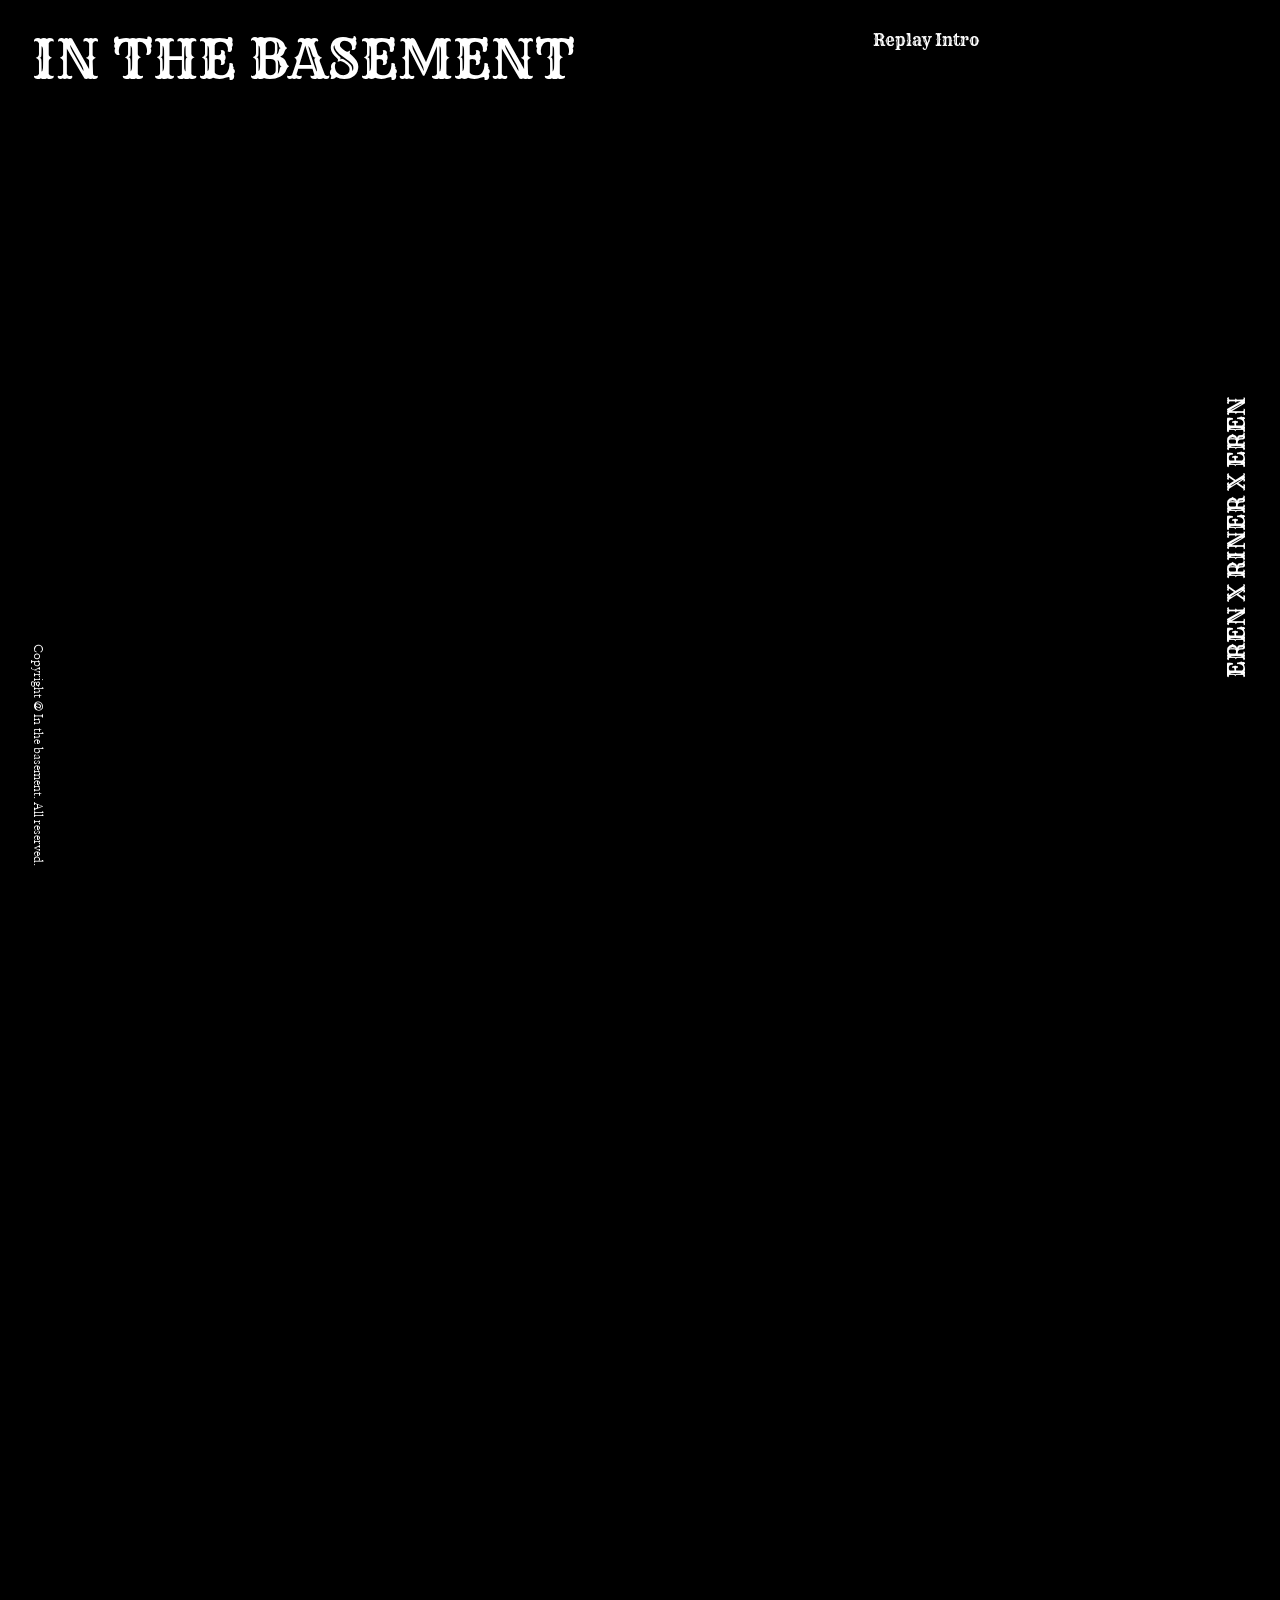
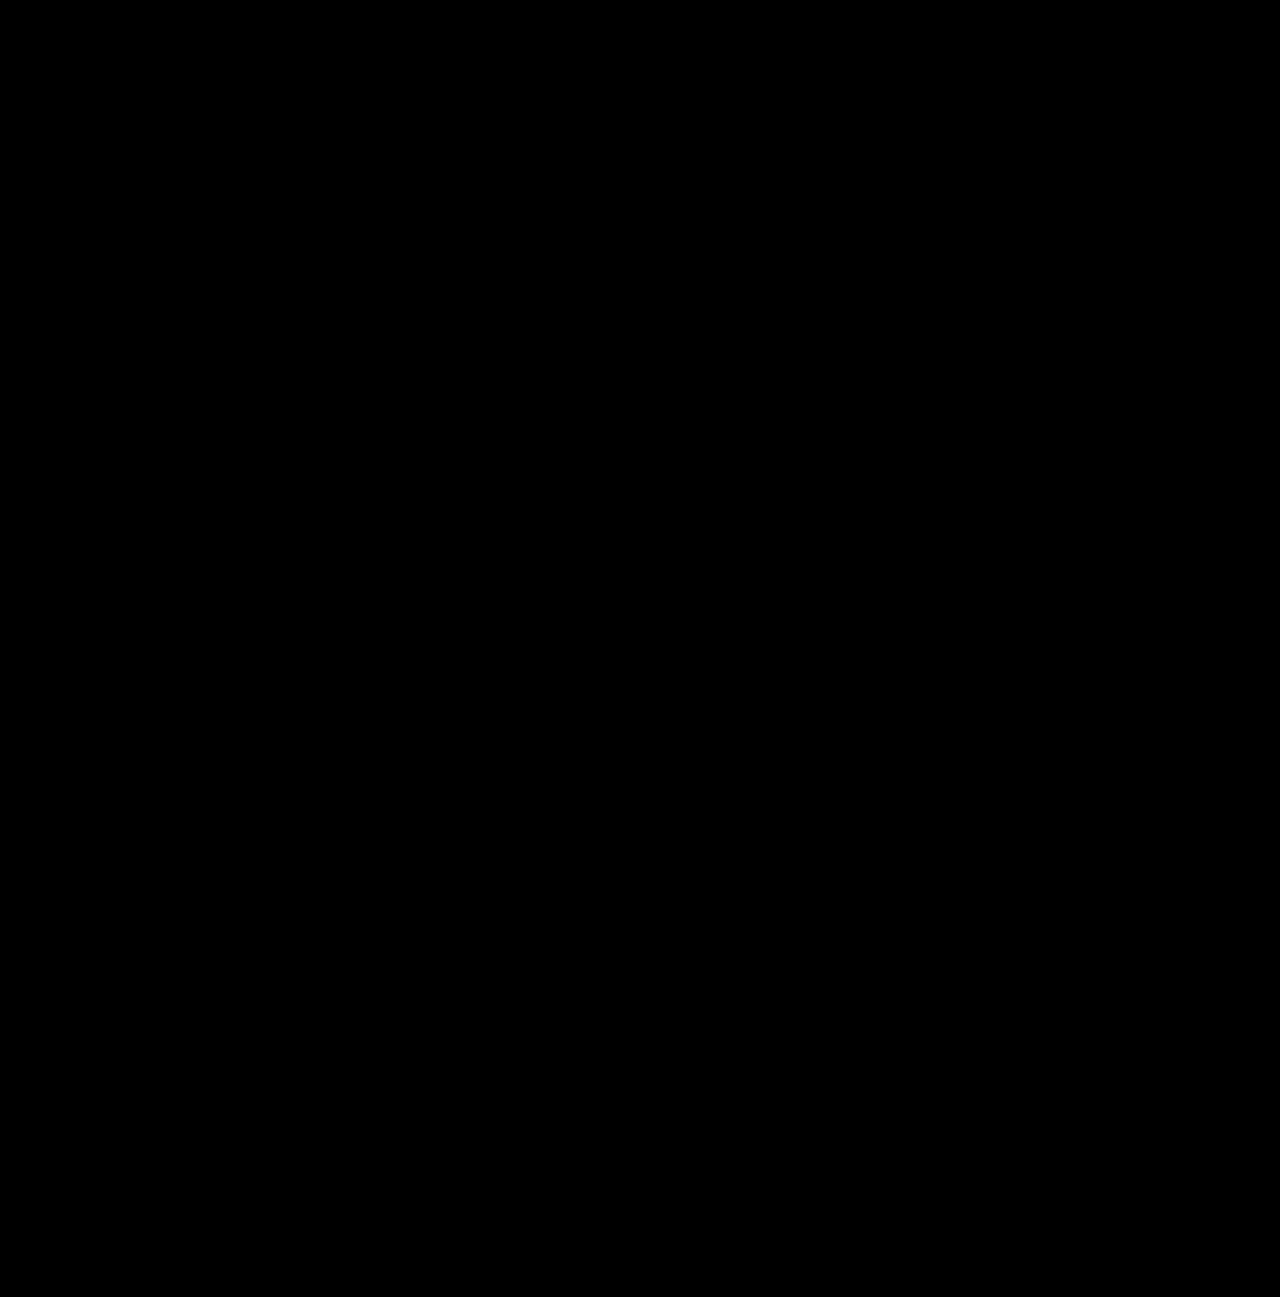
==== commit 69d3a81e: "Update main.html" ====
--- a/main.html
+++ b/main.html
@@ -667,12 +667,12 @@
     <script src="./modal.js"></script>
     <script src="./slide.js"></script>
     <script src="https://unpkg.com/aos@next/dist/aos.js"></script>
-    <script>
+    <!-- <script>
       AOS.init({
         delay: 50, // values from 0 to 3000, with step 50ms
         duration: 1000, // values from 0 to 3000, with step 50ms
       });
-    </script>
+    </script> -->
     
 
   </body>
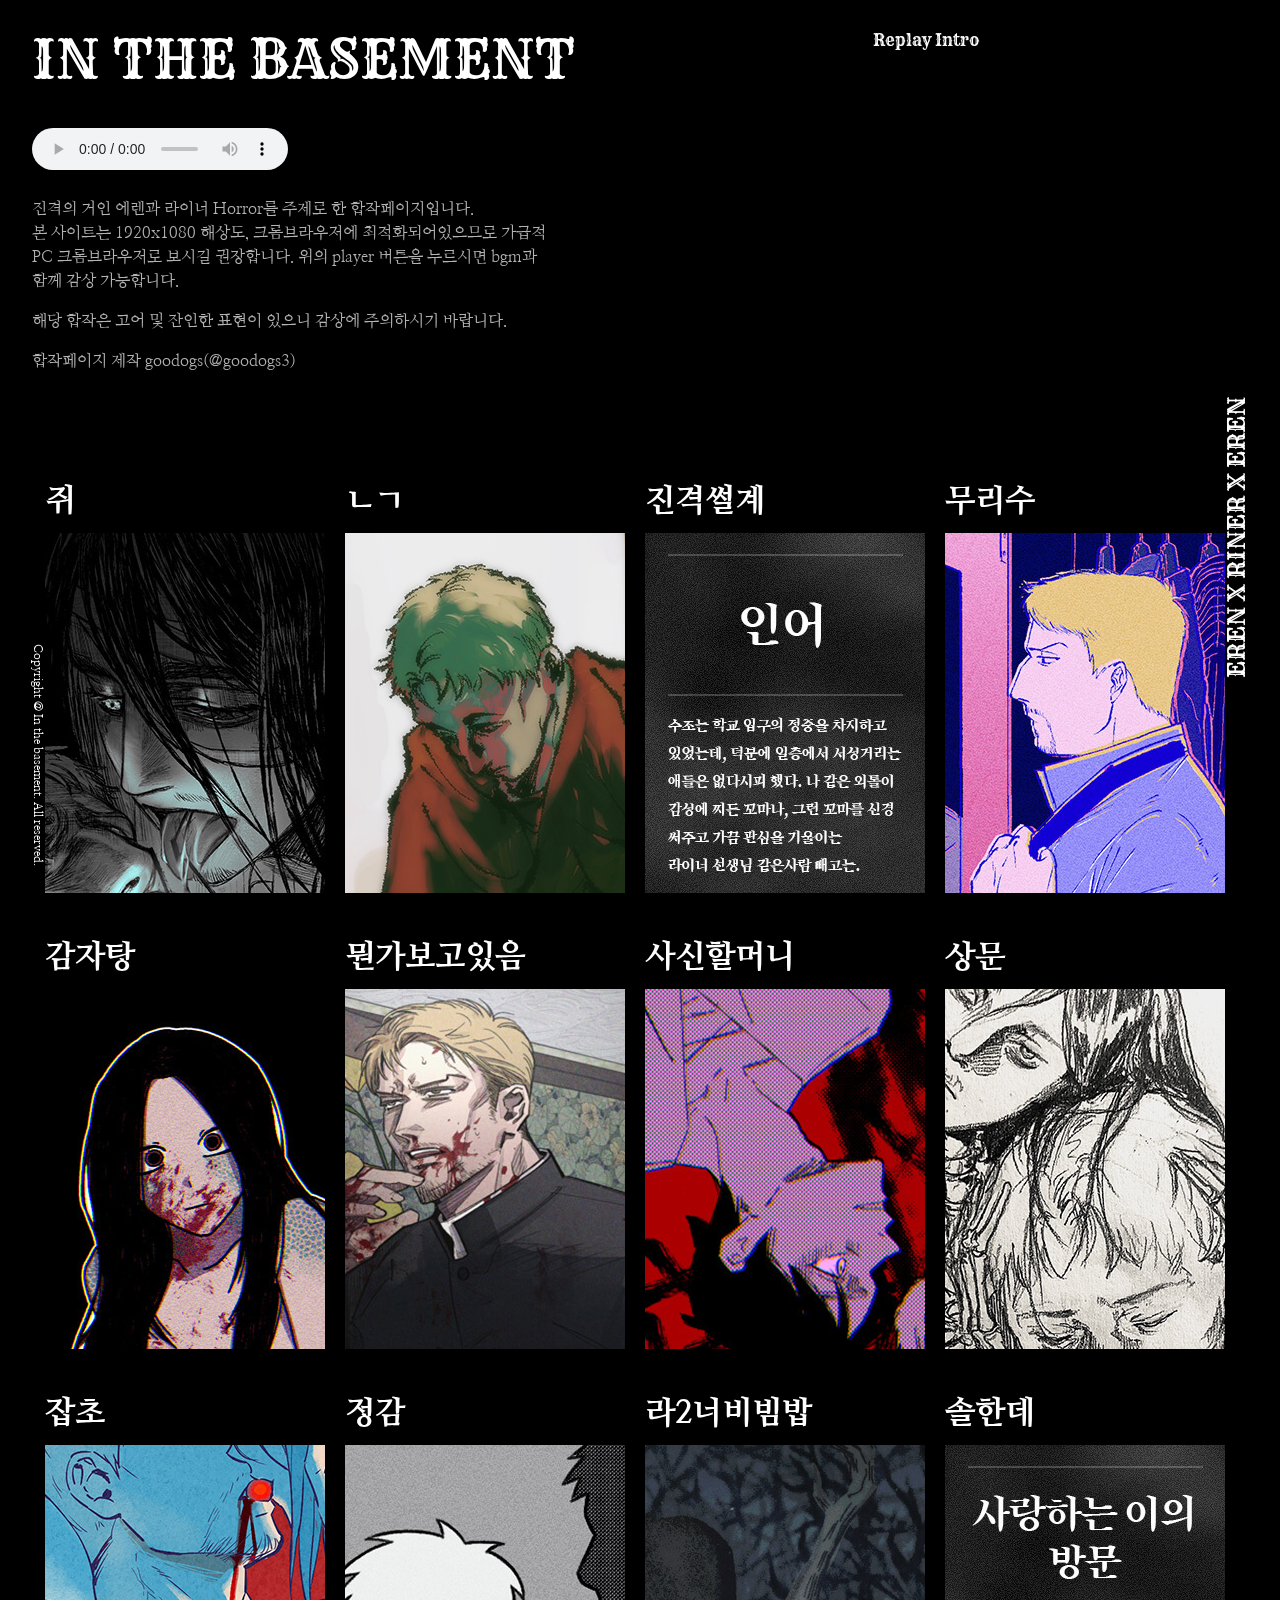
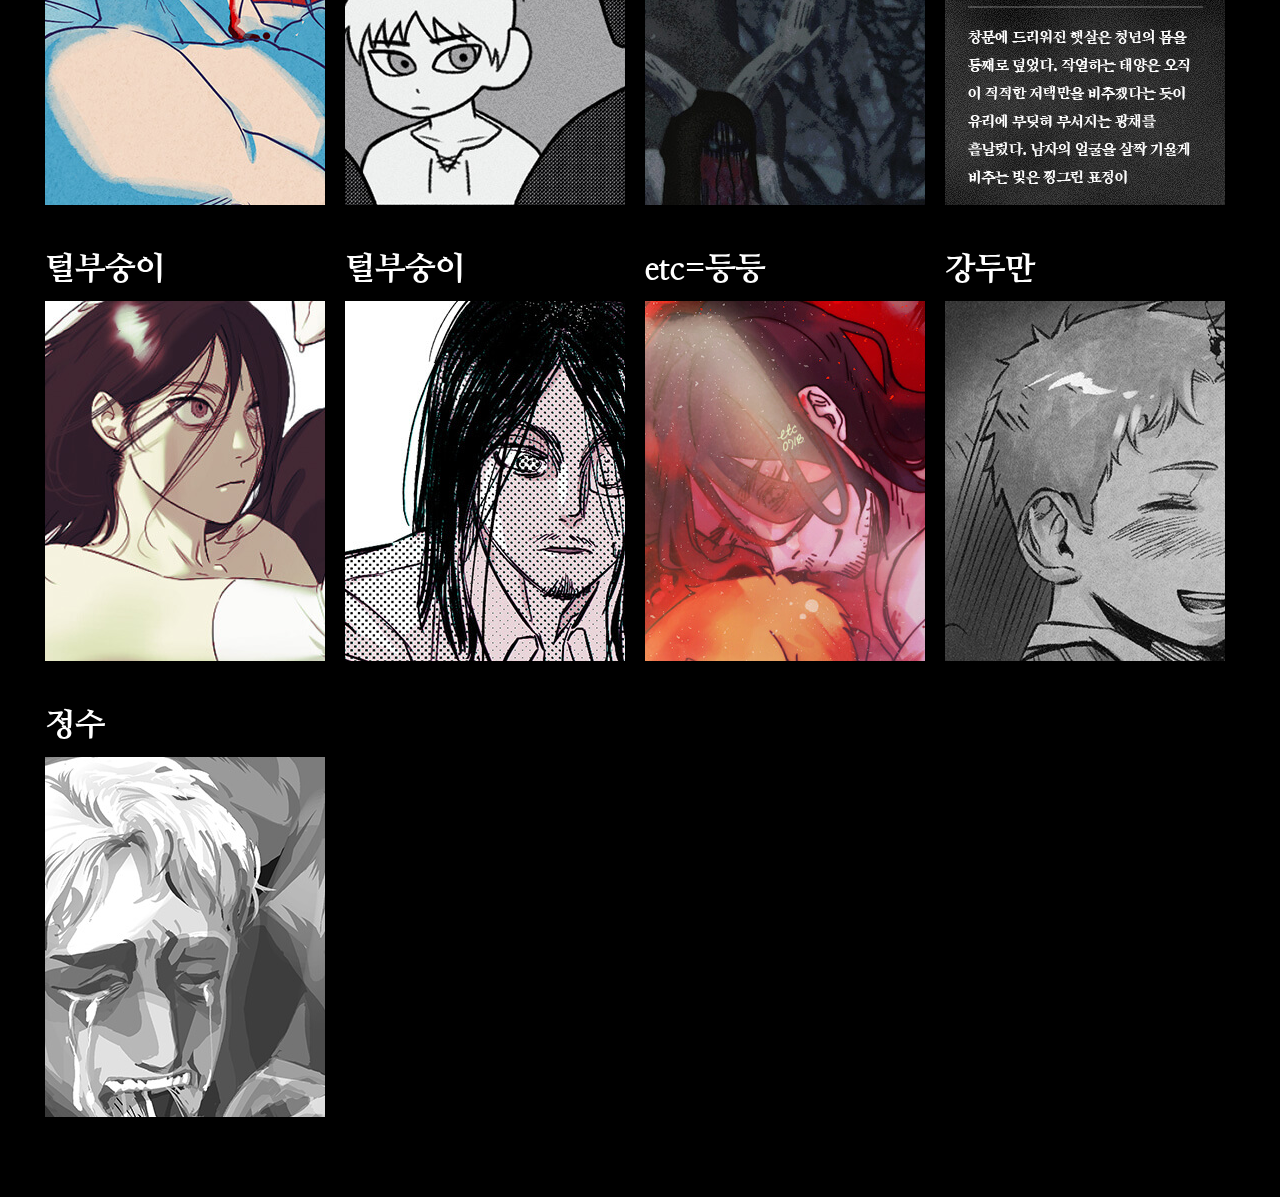
==== commit b9d6eb0c: "main" ====
--- a/main.html
+++ b/main.html
@@ -667,12 +667,12 @@
     <script src="./modal.js"></script>
     <script src="./slide.js"></script>
     <script src="https://unpkg.com/aos@next/dist/aos.js"></script>
-    <!-- <script>
+    <script>
       AOS.init({
         delay: 50, // values from 0 to 3000, with step 50ms
         duration: 1000, // values from 0 to 3000, with step 50ms
       });
-    </script> -->
+    </script>
     
 
   </body>
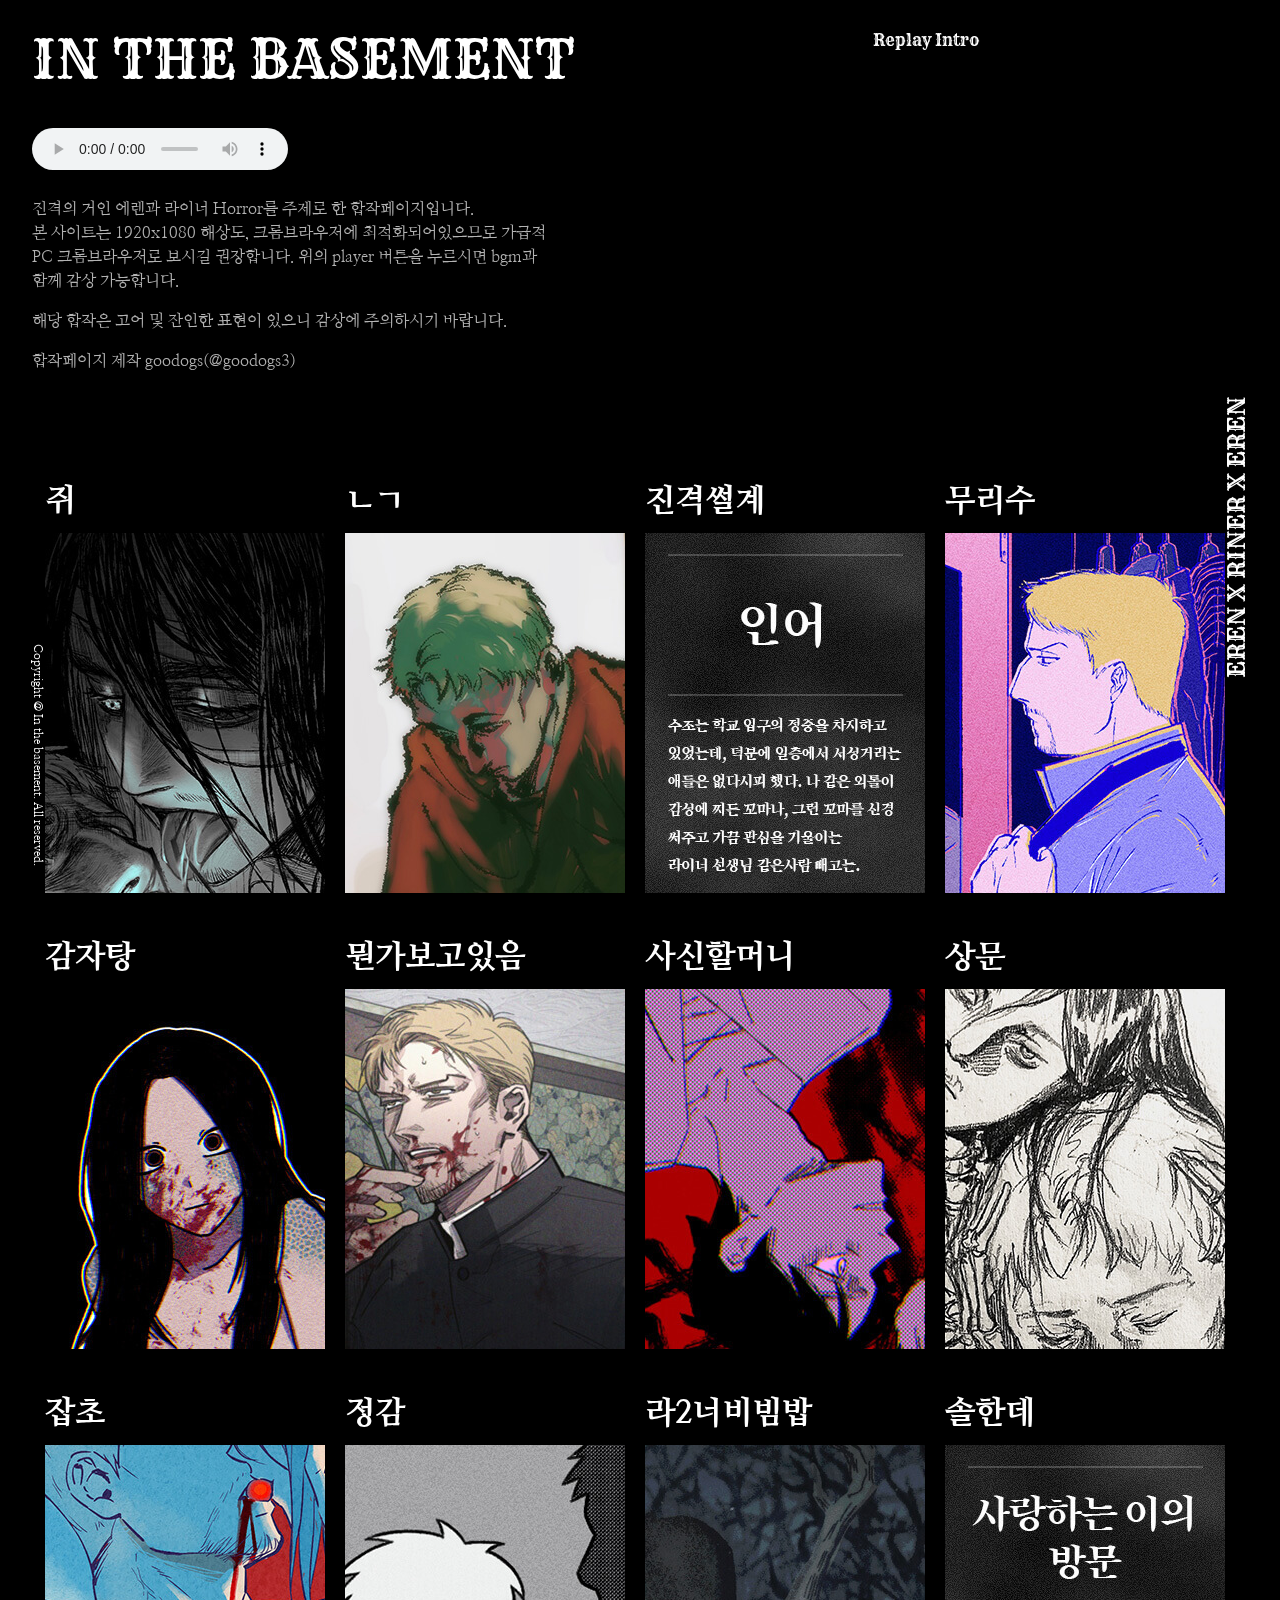
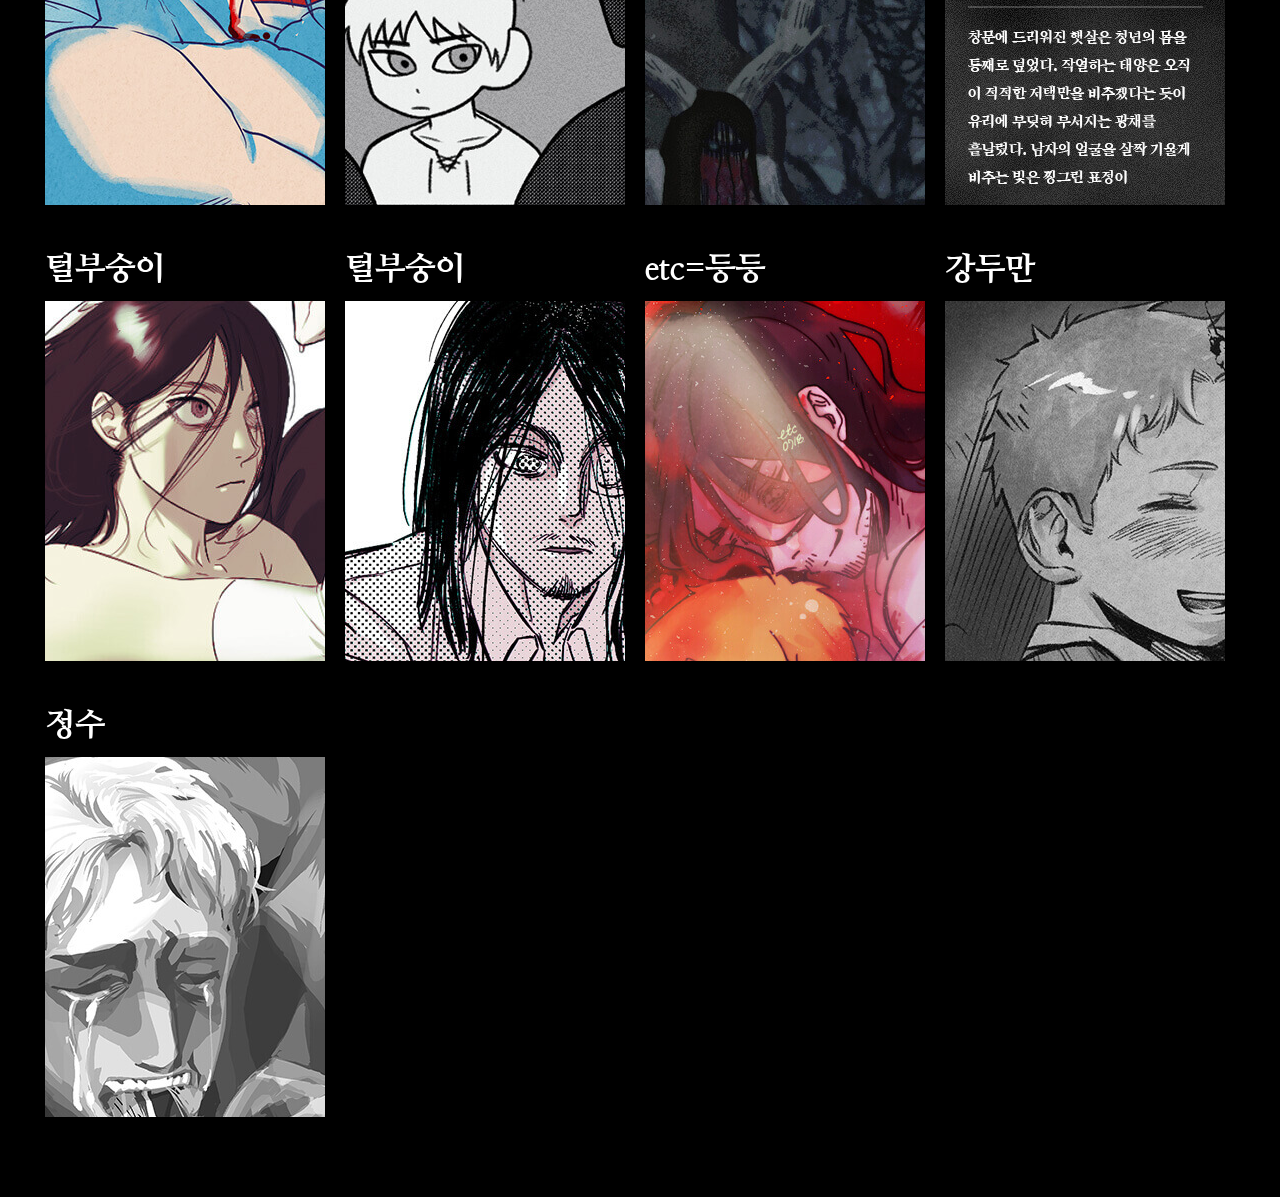
==== commit dc49b44a: "cash" ====
--- a/main.html
+++ b/main.html
@@ -3,10 +3,6 @@
   <head>
 
     <meta charset="utf-8">
-    <meta http-equiv="Cache-Control" content="no-cache" />
-    <meta http-equiv="Expires" content="-1" />
-    <meta http-equiv="Pragma" content="no-cache" />
-    <meta name="viewport" content="width=device-width, initial-scale=1.0">
 
     <!-- SEO -->
     <title>IN THE BASEMENT / EREN X RINER X EREN 호러 합작</title>
@@ -65,7 +61,7 @@
       <div class="btn">
         <h1>쥐</h1>
         <div class="thum">
-          <img src="./img/thum_01_mice.jpg" alt="쥐">
+          <img src="./img/thum_01_mice.jpg" alt="쥐" width="320px">
           <div class="thum_hover">
             <div class="txt">
               <h2>@RATsays_squeak</h2>
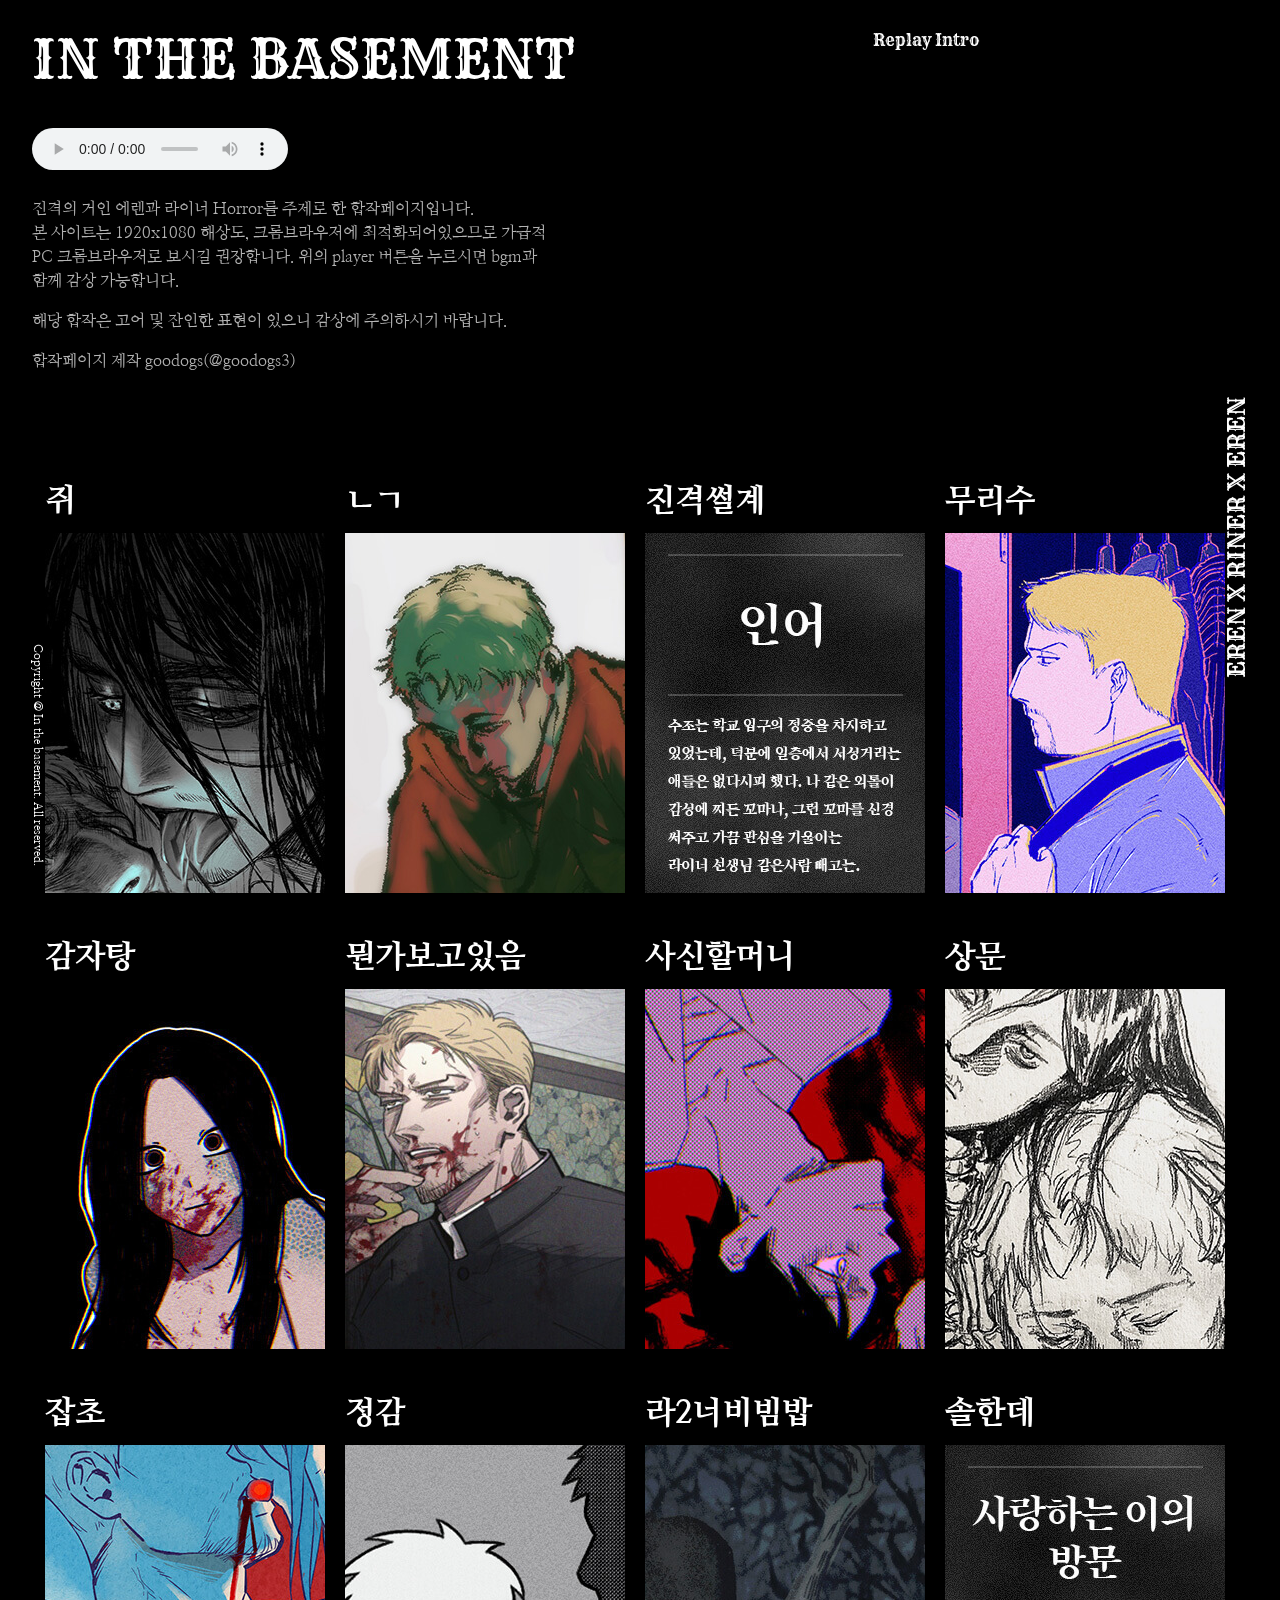
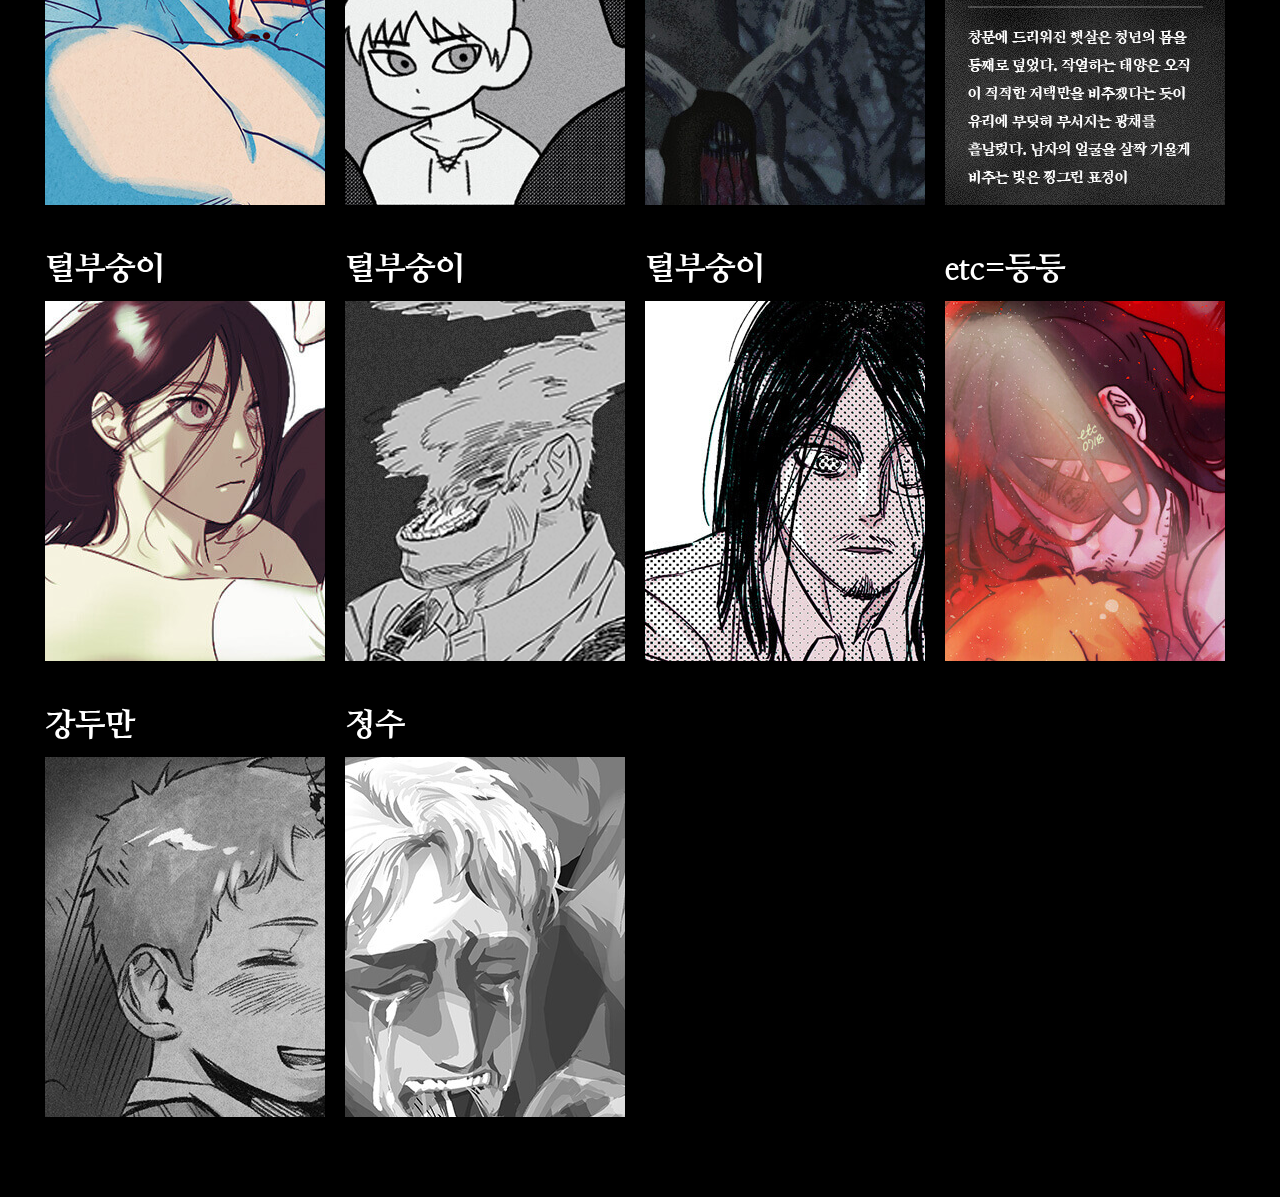
==== commit 444383b0: "img" ====
--- a/main.html
+++ b/main.html
@@ -3,6 +3,10 @@
   <head>
 
     <meta charset="utf-8">
+    <meta http-equiv="Cache-Control" content="no-cache" />
+    <meta http-equiv="Expires" content="-1" />
+    <meta http-equiv="Pragma" content="no-cache" />
+    <meta name="viewport" content="width=device-width, initial-scale=1.0">
 
     <!-- SEO -->
     <title>IN THE BASEMENT / EREN X RINER X EREN 호러 합작</title>
@@ -76,7 +80,7 @@
       <div class="btn">
         <h1>ㄴㄱ</h1>
         <div class="thum">
-          <img src="./img/thum_02_nugu.jpg" alt="ㄴㄱ">
+          <img src="./img/thum_02_nugu.jpg" alt="ㄴㄱ" width="320px">
           <div class="thum_hover">
             <div class="txt">
               <h2>@__nugi</h2>
@@ -91,12 +95,12 @@
       <div class="btn">
         <h1>진격썰계</h1>
         <div class="thum">
-          <img src="./img/thum_03_ssul.jpg" alt="진격썰계">
+          <img src="./img/thum_03_ssul.jpg" alt="진격썰계" width="320px">
           <div class="thum_hover">
             <div class="txt">
               <h2>@henryssul_titan</h2>
               <hr>
-              <p>Illust</p>
+              <p>Text</p>
             </div>
           </div>
         </div>
@@ -105,7 +109,7 @@
       <div class="btn">
         <h1>무리수</h1>
         <div class="thum">
-          <img src="./img/thum_04_muleesu.jpg" alt="무리수">
+          <img src="./img/thum_04_muleesu.jpg" alt="무리수" width="320px">
           <div class="thum_hover">
             <div class="txt">
               <h2>@muleesoo</h2>
@@ -119,7 +123,7 @@
       <div class="btn">
         <h1>감자탕</h1>
         <div class="thum">
-          <img src="./img/thum_05_gamja.jpg" alt="감자탕">
+          <img src="./img/thum_05_gamja.jpg" alt="감자탕" width="320px">
           <div class="thum_hover">
             <div class="txt">
               <h2>@eating_potato</h2>
@@ -133,7 +137,7 @@
       <div class="btn">
         <h1>뭔가보고있음</h1>
         <div class="thum">
-          <img src="./img/thum_06_mb.jpg" alt="뭔가보고있음">
+          <img src="./img/thum_06_mb.jpg" alt="뭔가보고있음" width="320px">
           <div class="thum_hover">
             <div class="txt">
               <h2>@IRz122</h2>
@@ -147,7 +151,7 @@
       <div class="btn">
         <h1>사신할머니</h1>
         <div class="thum">
-          <img src="./img/thum_07_sasin.jpg" alt="사신할머니">
+          <img src="./img/thum_07_sasin.jpg" alt="사신할머니" width="320px">
           <div class="thum_hover">
             <div class="txt">
               <h2>@Levizuzgasum</h2>
@@ -161,7 +165,7 @@
       <div class="btn">
         <h1>상문</h1>
         <div class="thum">
-          <img src="./img/thum_08_sangmoon.jpg" alt="상문">
+          <img src="./img/thum_08_sangmoon.jpg" alt="상문" width="320px">
           <div class="thum_hover">
             <div class="txt">
               <h2>@kill_the_planet</h2>
@@ -175,7 +179,7 @@
       <div class="btn">
         <h1>잡초</h1>
         <div class="thum">
-          <img src="./img/thum_09_weed.jpg" alt="잡초">
+          <img src="./img/thum_09_weed.jpg" alt="잡초" width="320px">
           <div class="thum_hover">
             <div class="txt">
               <h2>@weedt_t</h2>
@@ -189,7 +193,7 @@
       <div class="btn">
         <h1>정감</h1>
         <div class="thum">
-          <img src="./img/thum_10_jungam.jpg" alt="정감">
+          <img src="./img/thum_10_jungam.jpg" alt="정감" width="320px">
           <div class="thum_hover">
             <div class="txt">
               <h2>@junggam24</h2>
@@ -203,7 +207,7 @@
       <div class="btn">
         <h1>라2너비빔밥</h1>
         <div class="thum">
-          <img src="./img/thum_11_ra2ner.jpg" alt="라2너비빔밥">
+          <img src="./img/thum_11_ra2ner.jpg" alt="라2너비빔밥" width="320px">
           <div class="thum_hover">
             <div class="txt">
               <h2>@asshurt_9</h2>
@@ -217,7 +221,7 @@
       <div class="btn">
         <h1>솔한데</h1>
         <div class="thum">
-          <img src="./img/thum_12_sol.jpg" alt="솔한데">
+          <img src="./img/thum_12_sol.jpg" alt="솔한데" width="320px">
           <div class="thum_hover">
             <div class="txt">
               <h2>@4dbmug2hmo9vsxe</h2>
@@ -231,7 +235,7 @@
       <div class="btn">
         <h1>털부숭이</h1>
         <div class="thum">
-          <img src="./img/thum_13_hair.jpg" alt="털부숭이">
+          <img src="./img/thum_13_hair.jpg" alt="털부숭이" width="320px">
           <div class="thum_hover">
             <div class="txt">
               <h2>@busungmenhera</h2>
@@ -245,7 +249,7 @@
       <div class="btn">
         <h1>털부숭이</h1>
         <div class="thum">
-          <img src="./img/thum_14_hair.jpg" alt="털부숭이">
+          <img src="./img/thum_18_hair.gif" alt="털부숭이" width="320px">
           <div class="thum_hover">
             <div class="txt">
               <h2>@busungmenhera</h2>
@@ -257,9 +261,23 @@
       </div>
 
       <div class="btn">
+        <h1>털부숭이</h1>
+        <div class="thum">
+          <img src="./img/thum_14_hair.jpg" alt="털부숭이" width="320px">
+          <div class="thum_hover">
+            <div class="txt">
+              <h2>@busungmenhera</h2>
+              <hr>
+              <p>Illust</p>
+            </div>
+          </div>
+        </div>
+      </div>
+
+      <div class="btn">
         <h1>etc=등등</h1>
         <div class="thum">
-          <img src="./img/thum_15_ect.jpg" alt="etc">
+          <img src="./img/thum_15_ect.jpg" alt="etc" width="320px">
           <div class="thum_hover">
             <div class="txt">
               <h2>@etc_0718</h2>
@@ -273,7 +291,7 @@
       <div class="btn">
         <h1>강두만</h1>
         <div class="thum">
-          <img src="./img/thum_16_dooman.jpg" alt="강두만">
+          <img src="./img/thum_16_dooman.jpg" alt="강두만" width="320px">
           <div class="thum_hover">
             <div class="txt">
               <h2>@mxndooK</h2>
@@ -287,7 +305,7 @@
       <div class="btn">
         <h1>정수</h1>
         <div class="thum">
-          <img src="./img/thum_17_jungsu.jpg" alt="정수">
+          <img src="./img/thum_17_jungsu.jpg" alt="정수" width="320px">
           <div class="thum_hover">
             <div class="txt">
               <h2>@EL_Kyojin001</h2>
@@ -310,7 +328,7 @@
               <p>@RATsays_squeak</p>
           </div>
           <div class="illust">
-            <img src="./img/mm.png">
+            <img src="./img/mm.png" width="900">
           </div>
         </div>
       </div>
@@ -325,7 +343,7 @@
               <p>@__nugi</p>
           </div>
           <div class="illust">
-            <img src="./img/nugu.jpg">
+            <img src="./img/nugu.jpg" width="900">
           </div>
         </div>
       </div>
@@ -380,7 +398,7 @@
               <p>@muleesoo</p>
           </div>
           <div  class="illust">
-            <img src="./img/muleesu.jpg">
+            <img src="./img/muleesu.jpg" width="900">
           </div>
         </div>
       </div>
@@ -395,7 +413,7 @@
               <p>@eating_potato</p>
           </div>
           <div  class="illust">
-            <img src="./img/gamja.png">
+            <img src="./img/gamja.png" width="900">
           </div>
         </div>
       </div>
@@ -410,7 +428,7 @@
               <p>@IRz122</p>
           </div>
           <div  class="illust">
-            <img class="wide" src="./img/mb.jpg">
+            <img class="wide" src="./img/mb.jpg" width="1400">
           </div>
         </div>
       </div>
@@ -425,7 +443,7 @@
               <p>@Levizuzgasum</p>
           </div>
           <div  class="illust">
-            <img src="./img/sasin.jpg">
+            <img src="./img/sasin.jpg" width="900">
           </div>
         </div>
       </div>
@@ -440,7 +458,7 @@
               <p>@kill_the_planet</p>
           </div>
           <div  class="illust">
-            <img src="./img/sangmoon.jpg">
+            <img src="./img/sangmoon.jpg" width="900">
           </div>
         </div>
       </div>
@@ -455,7 +473,7 @@
               <p>@weedt_t</p>
           </div>
           <div  class="illust">
-            <img src="./img/weed.jpg">
+            <img src="./img/weed.jpg" width="900">
           </div>
         </div>
       </div>
@@ -475,12 +493,12 @@
             <!-- Full-width images with number and caption text -->
             <div class="mySlides1 fade">
               <p class="caption">1/2</p>
-              <img src="./img/jung1.png" style="width:100%">
+              <img src="./img/jung1.png" style="width: 100%;">
             </div>
           
             <div class="mySlides1 fade">
                 <p class="caption">2/2</p>
-              <img src="./img/jung2.png" style="width:100%">
+              <img src="./img/jung2.png" style="width: 100%;">
             </div>
           
             <!-- Next and previous buttons -->
@@ -501,7 +519,7 @@
               <p>@asshurt_9</p>
           </div>
           <div  class="illust">
-            <img class="wide" src="./img/rinerbibim.jpg">
+            <img class="wide" src="./img/rinerbibim.jpg" width="1400">
           </div>
         </div>
       </div>
@@ -582,6 +600,21 @@
         </div>
       </div>
 
+      <!--모달13-->
+      <div class="modal">
+        <!--모달13내용-->
+        <div class="modal-content">
+          <span class="close"><span class="material-icons" style="vertical-align: middle;">arrow_left</span>back to list</span>
+          <div class="info">
+              <h1>털부숭이</h1>
+              <p>@busungmenhera</p>
+          </div>
+          <div  class="illust">
+            <img src="./img/hair4.png">
+          </div>
+        </div>
+      </div>
+
       <!--모달14-->
       <div class="modal">
         <!--모달14내용-->
@@ -597,12 +630,12 @@
             <!-- Full-width images with number and caption text -->
             <div class="mySlides2 fade">
               <p class="caption">1/2</p>
-              <img src="./img/hair1.png" style="width:100%">
+              <img src="./img/hair1.png" style="width: 100%;">
             </div>
           
             <div class="mySlides2 fade">
               <p class="caption">2/2</p>
-              <img src="./img/hair2.png" style="width:100%">
+              <img src="./img/hair2.png" style="width: 100%;">
             </div>
 
             <!-- Next and previous buttons -->
@@ -623,7 +656,7 @@
               <p>@etc_0718</p>
           </div>
           <div  class="illust">
-            <img src="./img/etc.jpg">
+            <img src="./img/etc.jpg" width="900">
           </div>
         </div>
       </div>
@@ -638,7 +671,7 @@
               <p>@mxndooK</p>
           </div>
           <div class="illust">
-            <img class="wide" src="./img/dooman.jpg">
+            <img class="wide" src="./img/dooman.jpg" width="1400">
           </div>
         </div>
       </div>
@@ -653,7 +686,7 @@
               <p>@EL_Kyojin001</p>
           </div>
           <div  class="illust">
-            <img src="./img/jungsu.png">
+            <img src="./img/jungsu.png" width="900">
           </div>
         </div>
       </div>
